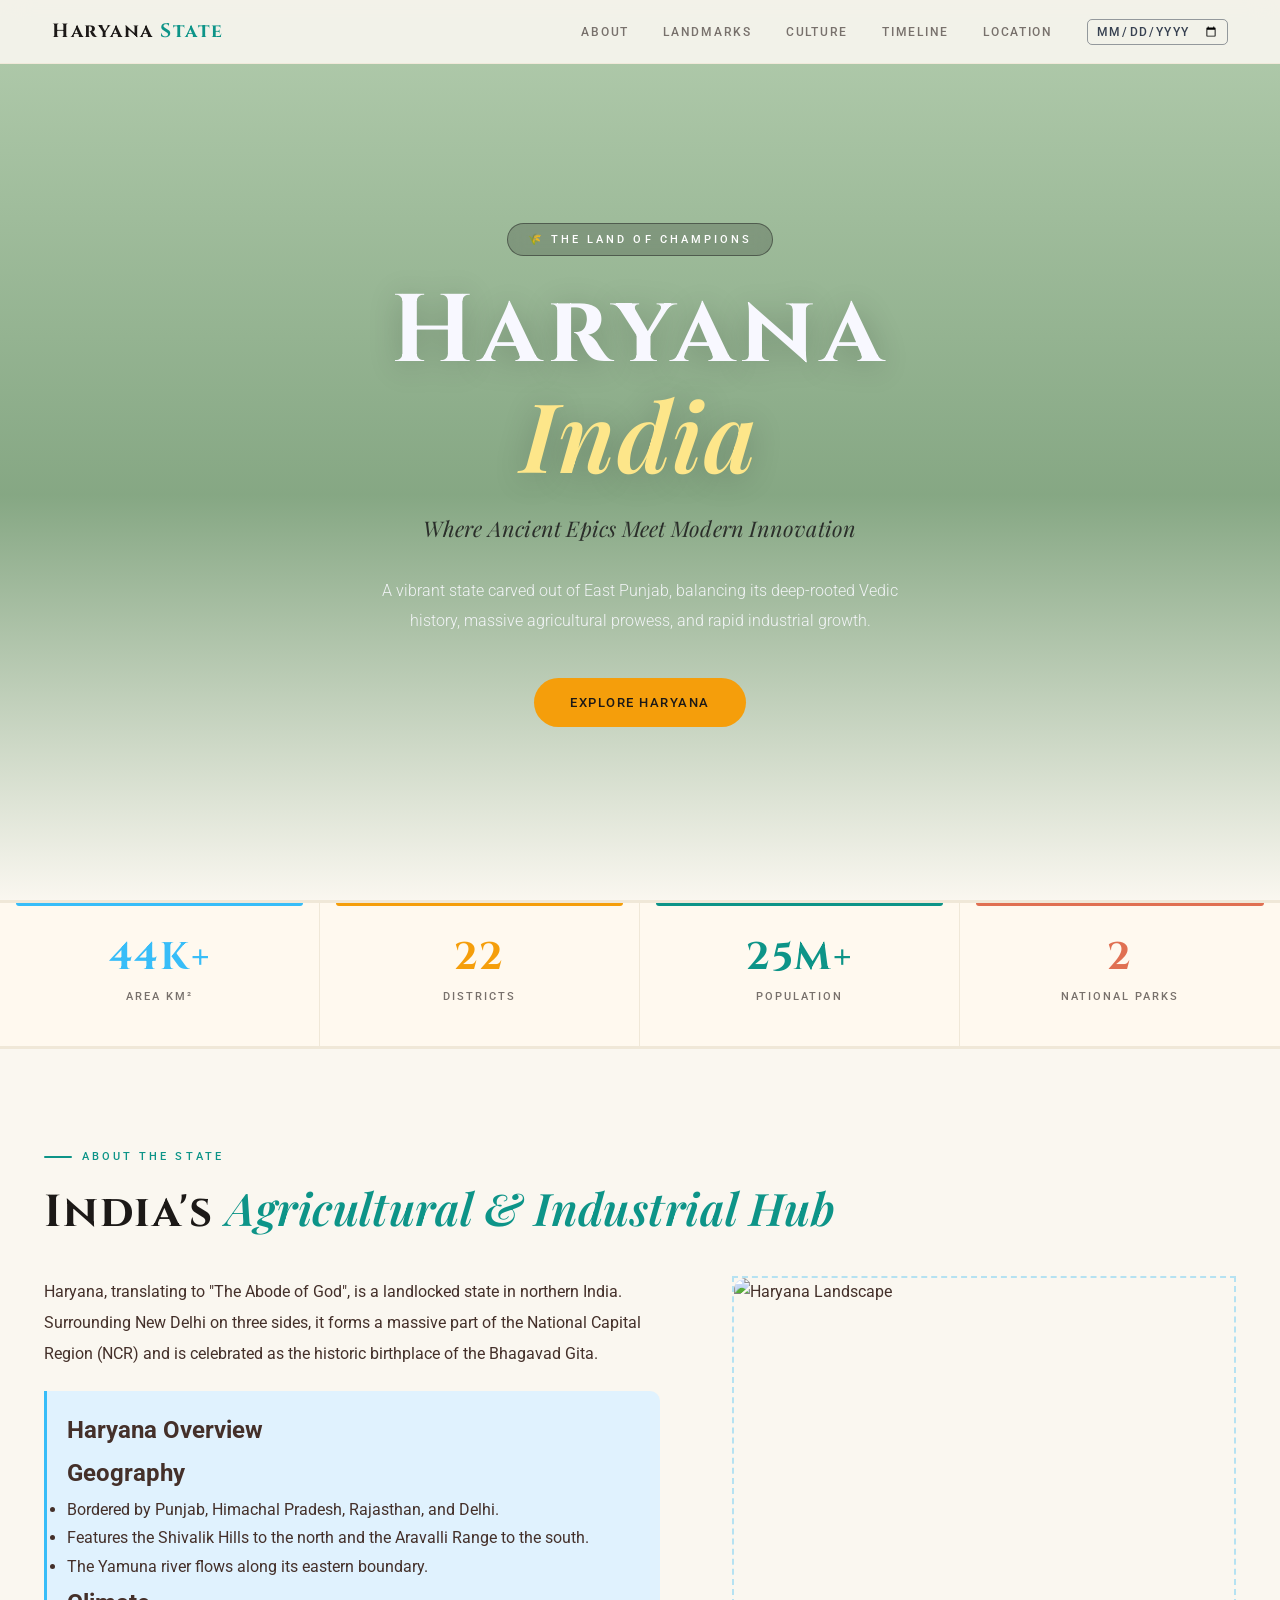
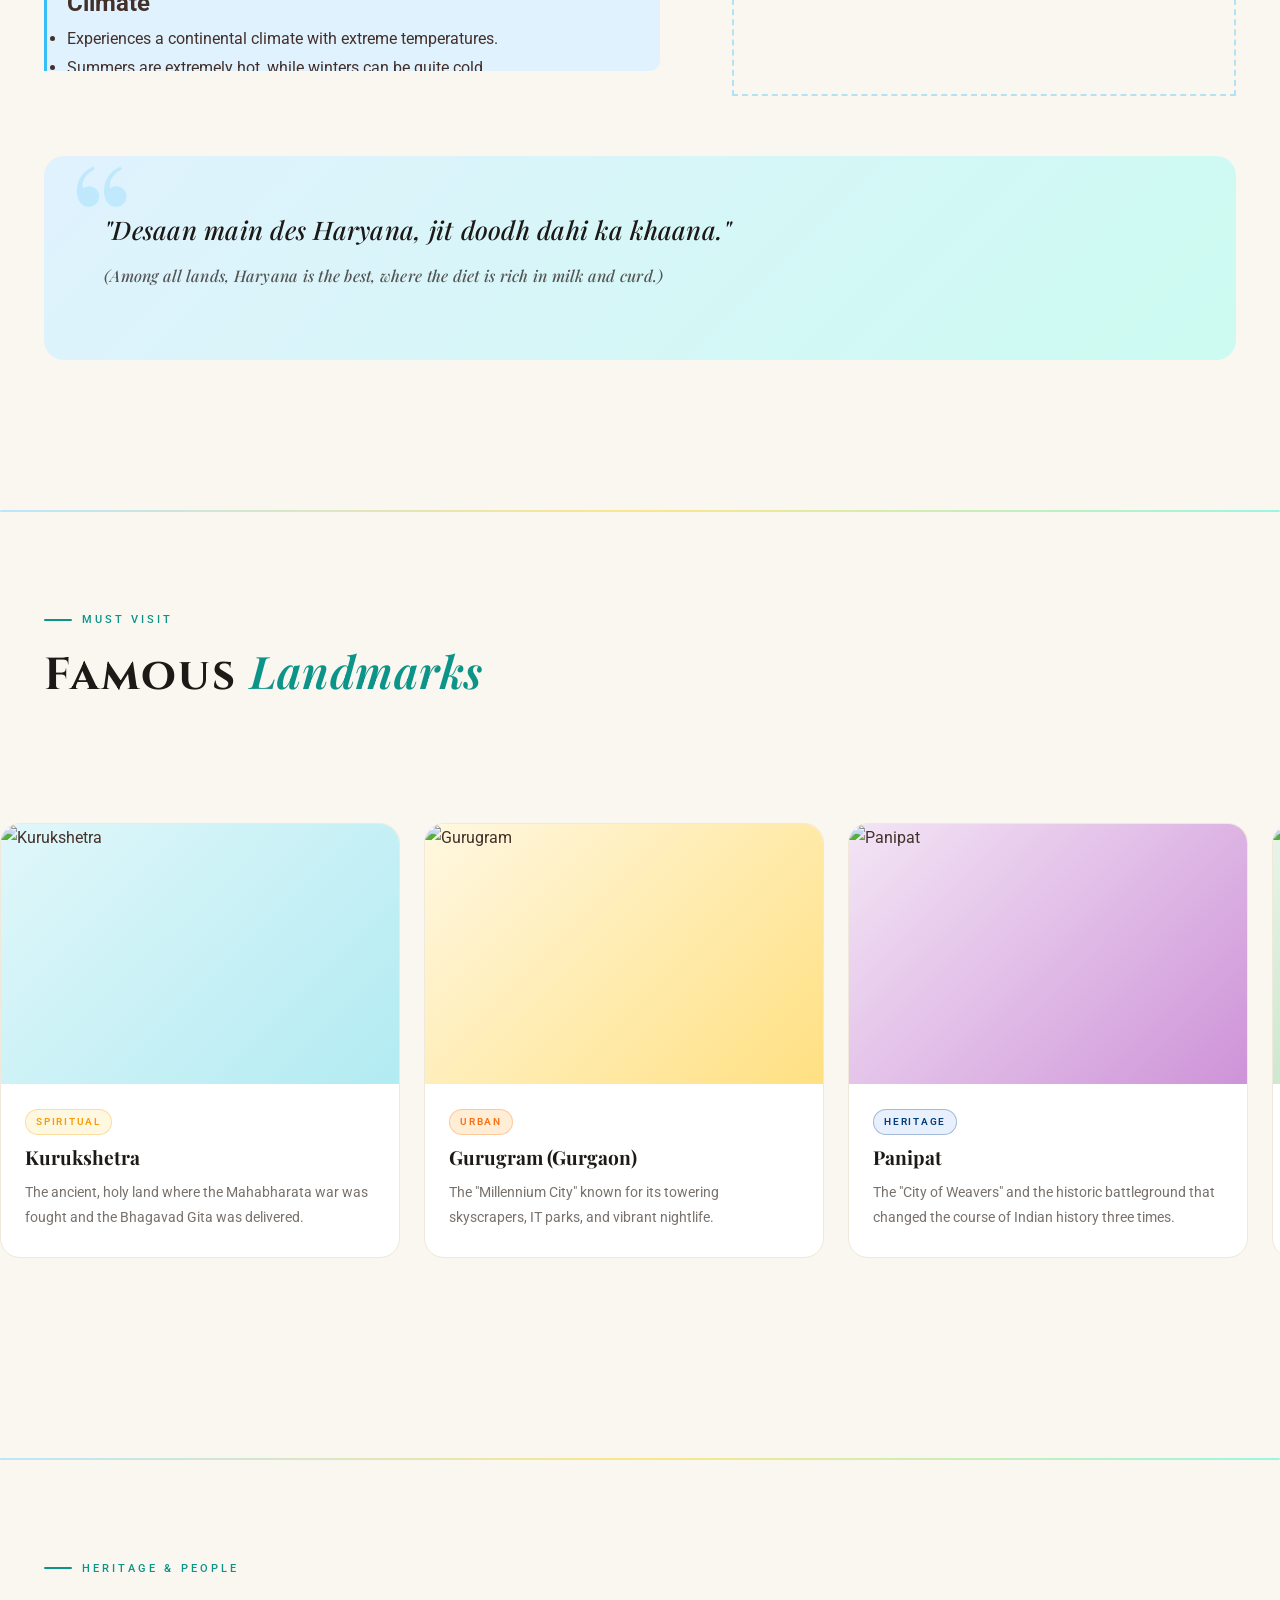
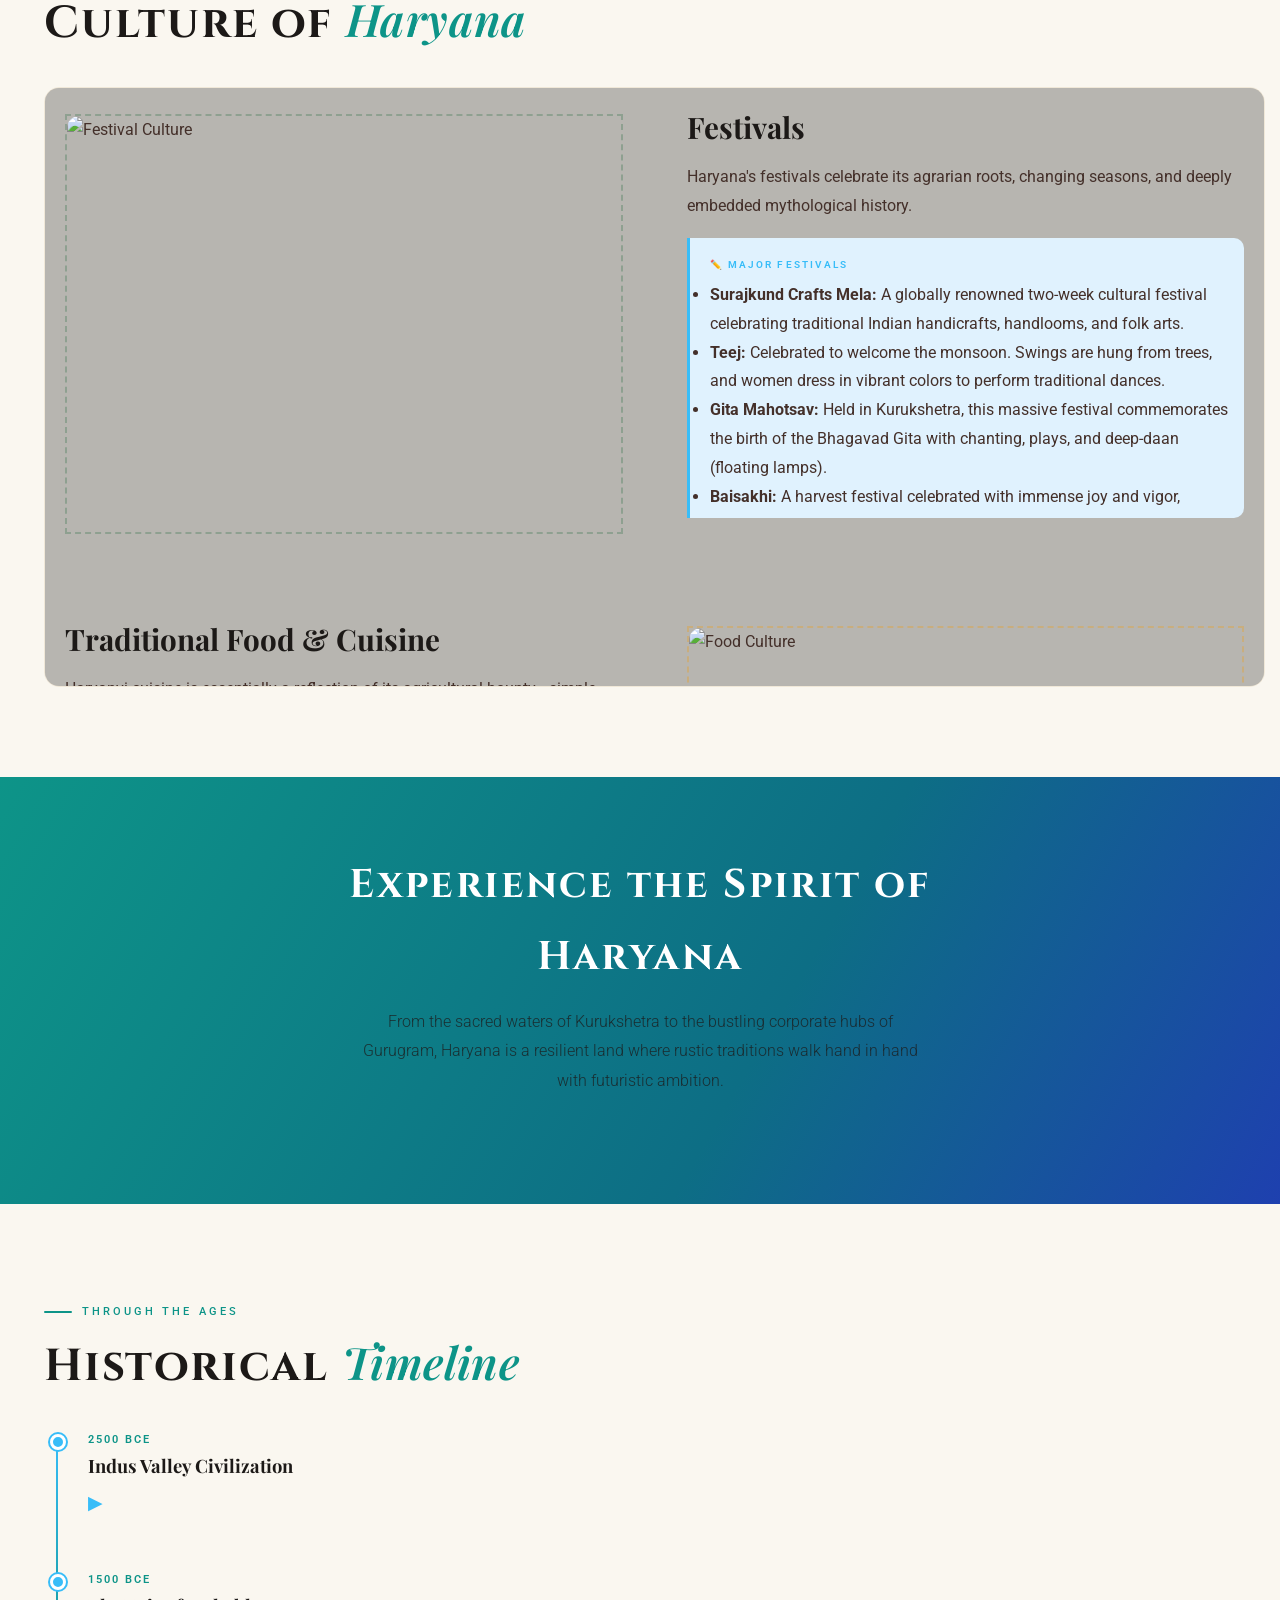
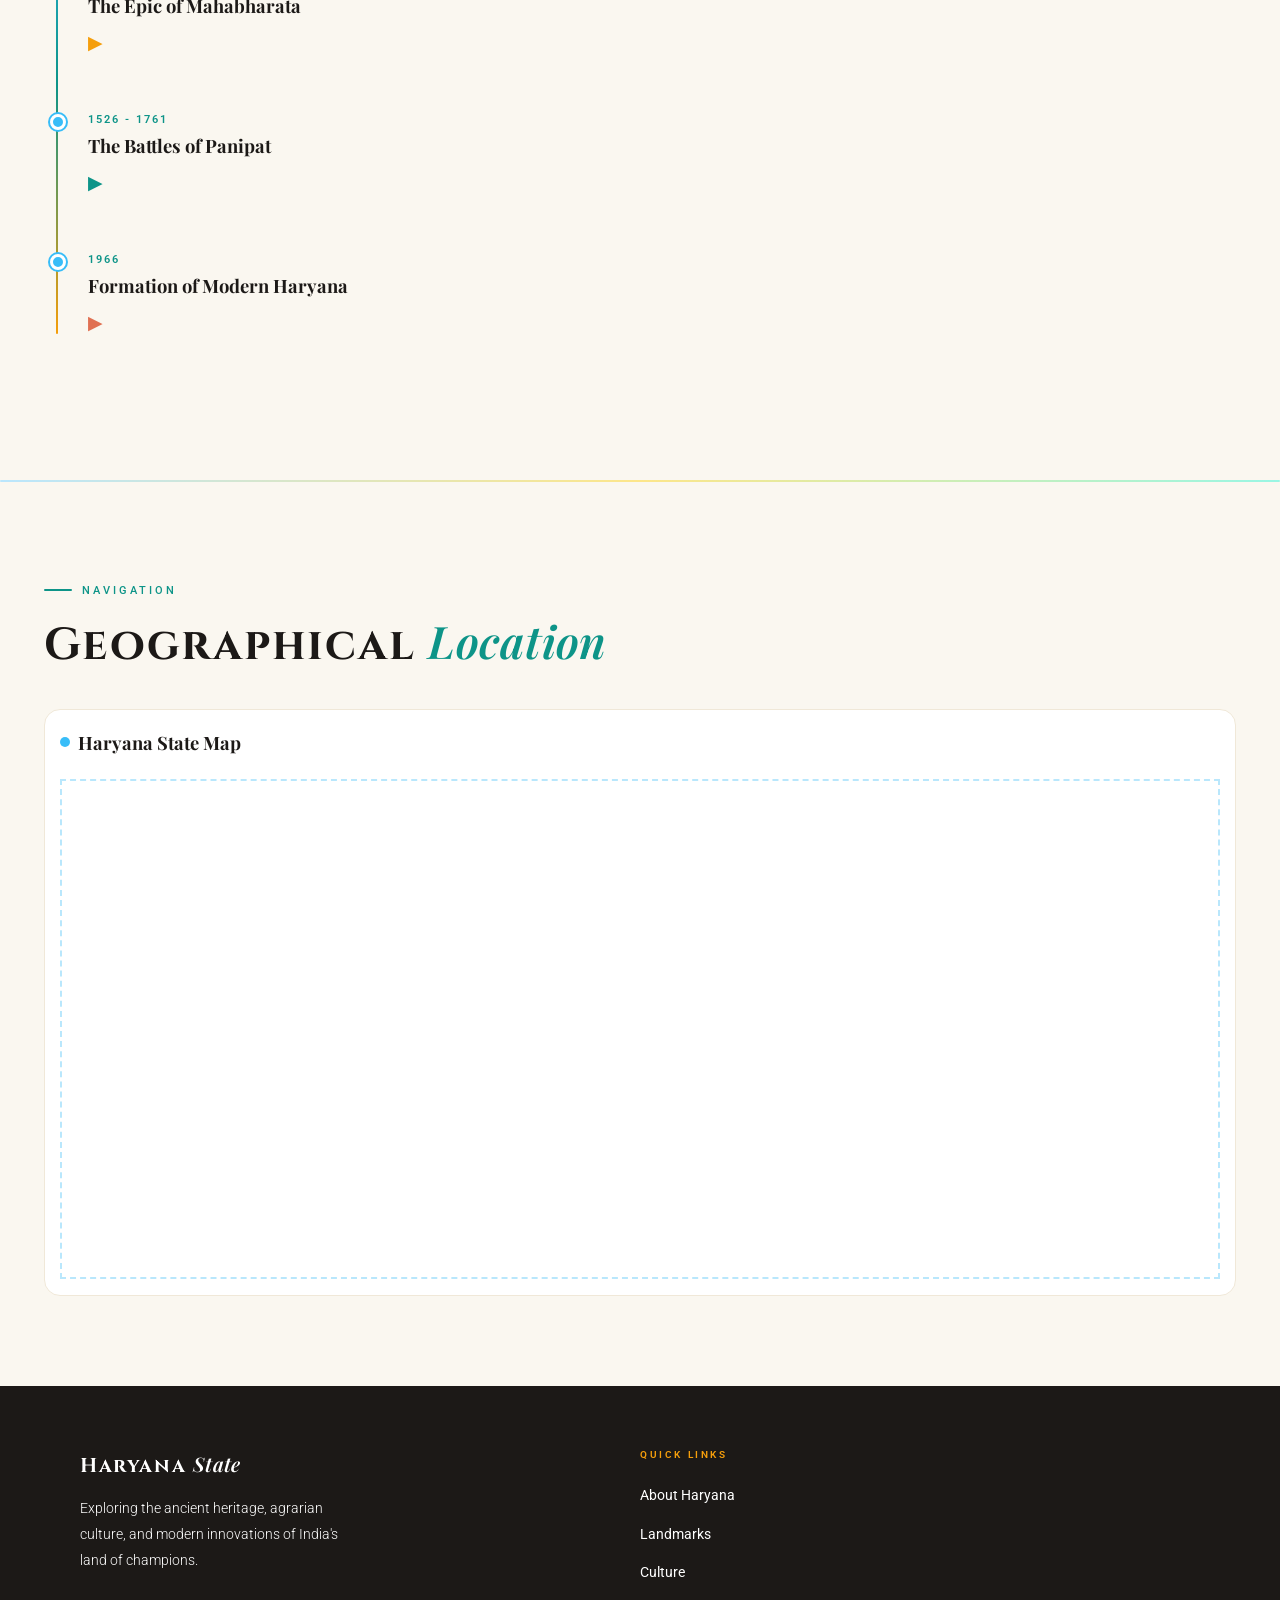
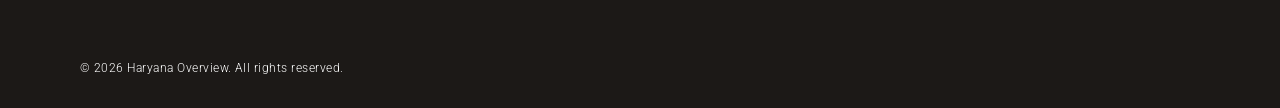
==== haryana.html @ b3c09ac5 "Updated the Project" ====
﻿<!DOCTYPE html>
<html lang="en">

<head>
    <meta charset="UTF-8" />
    <meta name="viewport" content="width=device-width, initial-scale=1.0" />
    <title>Haryana — The Cradle of Ancient India</title>
    <link rel="preconnect" href="https://fonts.googleapis.com" />
    <link rel="preconnect" href="https://fonts.gstatic.com" crossorigin />
    <link
        href="https://fonts.googleapis.com/css2?family=Cinzel:wght@400;600;700;900&family=Playfair+Display:ital,wght@0,400;0,500;0,600;0,700;1,400;1,500;1,600;1,700&family=Roboto:ital,wght@0,300;0,400;0,500;0,700;1,300;1,400&display=swap"
        rel="stylesheet" />

    <link rel="stylesheet" href="haryana.css" />
</head>

<body>
    <div class="content-container">
        <a href="frontpage.html" class="back-button" style="display:none;">← Back to Map</a>

        <nav class="nav">
            <div class="nav-logo">Haryana <em>State</em></div>
            <ul class="nav-links">
                <li><a href="#about">About</a></li>
                <li><a href="#places">Landmarks</a></li>
                <li><a href="#culture">Culture</a></li>
                <li><a href="#timeline">Timeline</a></li>
                <li><a href="#map-section">Location</a></li>
                <li><input type="date" class="nav-calendar" title="Select a Date"></li>
            </ul>
        </nav>

        <section class="hero">
            <!-- HINT: Insert an authentic drone shot or cinematic video of Haryana here. Good ideas include sweeping yellow mustard fields, the modern skyline of Cyber City Gurugram, or the historic Brahma Sarovar in Kurukshetra. -->
            <video class="hero-video" autoplay muted loop playsinline poster="placeholder.jpg">
                <source src="your-video-file.mp4" type="video/mp4">
            </video>
            <div class="hero-overlay"></div>
            <div class="hero-content">
                <div class="hero-badge">🌾 The Land of Champions</div>
                <h1 class="hero-title">Haryana<br><em>India</em></h1>
                <p class="hero-tagline">Where Ancient Epics Meet Modern Innovation</p>
                <p class="hero-desc">
                    A vibrant state carved out of East Punjab, balancing its deep-rooted Vedic history,
                    massive agricultural prowess, and rapid industrial growth.
                </p>
                <div class="hero-cta-row">
                    <a href="#places" class="btn-solid">Explore Haryana</a>
                </div>
            </div>
        </section>

        <div class="stat-strip">
            <div class="stat-strip-item">
                <span class="stat-num">44K+</span>
                <span class="stat-label">Area km²</span>
            </div>
            <div class="stat-strip-item">
                <span class="stat-num">22</span>
                <span class="stat-label">Districts</span>
            </div>
            <div class="stat-strip-item">
                <span class="stat-num">25M+</span>
                <span class="stat-label">Population</span>
            </div>
            <div class="stat-strip-item">
                <span class="stat-num">2</span>
                <span class="stat-label">National Parks</span>
            </div>
        </div>

        <section class="section" id="about">
            <div class="wrapper">
                <div class="section-kicker">About the State</div>
                <h2 class="section-heading">India's <em>Agricultural & Industrial Hub</em></h2>

                <div class="about-grid">
                    <div class="about-text">
                        <p>
                            Haryana, translating to "The Abode of God", is a landlocked state in northern India.
                            Surrounding New Delhi on three sides, it forms a massive part of the National Capital Region
                            (NCR)
                            and is celebrated as the historic birthplace of the Bhagavad Gita.
                        </p>

                        <div class="txt-slot">
                            <h1>Haryana Overview</h1>

                            <h2>Geography</h2>
                            <ul>
                                <li>Bordered by Punjab, Himachal Pradesh, Rajasthan, and Delhi.</li>
                                <li>Features the Shivalik Hills to the north and the Aravalli Range to the south.</li>
                                <li>The Yamuna river flows along its eastern boundary.</li>
                            </ul>

                            <h2>Climate</h2>
                            <ul>
                                <li>Experiences a continental climate with extreme temperatures.</li>
                                <li>Summers are extremely hot, while winters can be quite cold.</li>
                                <li>Rainfall is concentrated during the monsoon season (July to September).</li>
                            </ul>

                            <h2>Economy</h2>
                            <ul>
                                <li>A pioneer of the Green Revolution, boasting massive wheat and rice production.</li>
                                <li>Gurugram is a massive IT, automobile, and corporate hub of international repute.
                                </li>
                                <li>One of the largest contributors of agricultural and dairy products in India.</li>
                            </ul>

                            <h2>Languages & Culture</h2>
                            <ul>
                                <li>Hindi is the official language, but Haryanvi (a dialect of Hindi) is the soul of the
                                    state.</li>
                                <li>Punjabi is heavily spoken, reflecting shared heritage with its neighboring state.
                                </li>
                                <li>Renowned for a robust sports culture, producing numerous Olympic medalists,
                                    particularly in wrestling and boxing.</li>
                            </ul>
                        </div>
                    </div>

                    <div class="img-slot img-slot-tall">
                        <!-- HINT: Insert an authentic, high-quality photograph showing the duality of Haryana—either a serene agricultural landscape or the towering glass buildings of Gurugram. -->
                        <img src="placeholder-haryana.jpg" alt="Haryana Landscape">
                    </div>
                </div>

                <div class="pull-quote-wrap">
                    <h2 id="quote">
                        "Desaan main des Haryana, jit doodh dahi ka khaana."
                        <br><span style="font-size: 1rem; color: #555;">(Among all lands, Haryana is the best, where the
                            diet is rich in milk and curd.)</span>
                    </h2>
                </div>
            </div>
        </section>

        <hr class="fancy" />

        <section class="section" id="places">
            <div class="wrapper">
                <div class="section-kicker">Must Visit</div>
                <h2 class="section-heading">Famous <em>Landmarks</em></h2>

                <div class="cards-row">
                    <label class="card" for="modal-kurukshetra" style="cursor: pointer;">
                        <div class="card-img-slot">
                            <!-- HINT: Real photo of Brahma Sarovar or Jyotisar in Kurukshetra -->
                            <img src="images/Kurukshetra photo.jpg" alt="Kurukshetra">
                        </div>
                        <div class="card-body">
                            <span class="card-tag spiritual">Spiritual</span>
                            <h3 class="card-title">Kurukshetra</h3>
                            <p class="card-text">The ancient, holy land where the Mahabharata war was fought and the
                                Bhagavad Gita was delivered.</p>
                        </div>
                    </label>

                    <label class="card" for="modal-gurugram" style="cursor: pointer;">
                        <div class="card-img-slot">
                            <!-- HINT: Real photo of Cyber Hub or DLF Cyber City Gurugram -->
                            <img src="images/gurugram.jpg" alt="Gurugram">
                        </div>
                        <div class="card-body">
                            <span class="card-tag urban">Urban</span>
                            <h3 class="card-title">Gurugram (Gurgaon)</h3>
                            <p class="card-text">The "Millennium City" known for its towering skyscrapers, IT parks, and
                                vibrant nightlife.</p>
                        </div>
                    </label>

                    <label class="card" for="modal-panipat" style="cursor: pointer;">
                        <div class="card-img-slot">
                            <!-- HINT: Real photo of Panipat Museum or Kala Amb -->
                            <img src="images/panipat.jpg" alt="Panipat">
                        </div>
                        <div class="card-body">
                            <span class="card-tag heritage">Heritage</span>
                            <h3 class="card-title">Panipat</h3>
                            <p class="card-text">The "City of Weavers" and the historic battleground that changed the
                                course of Indian history three times.</p>
                        </div>
                    </label>

                    <label class="card" for="modal-sultanpur" style="cursor: pointer;">
                        <div class="card-img-slot">
                            <!-- HINT: Real photo of birds/lake at Sultanpur National Park -->
                            <img src="images/sultanpur.webp" alt="Sultanpur National Park">
                        </div>
                        <div class="card-body">
                            <span class="card-tag nature">Nature</span>
                            <h3 class="card-title">Sultanpur National Park</h3>
                            <p class="card-text">A haven for bird watchers, hosting thousands of migratory birds during
                                the winter season.</p>
                        </div>
                    </label>

                    <label class="card" for="modal-surajkund" style="cursor: pointer;">
                        <div class="card-img-slot">
                            <!-- HINT: Real photo of Surajkund amphitheater or the Mela -->
                            <img src="images/surajkund.jpg" alt="Surajkund">
                        </div>
                        <div class="card-body">
                            <span class="card-tag heritage">Heritage</span>
                            <h3 class="card-title">Surajkund</h3>
                            <p class="card-text">An ancient reservoir built by the Tomar kings, famous worldwide for its
                                annual international crafts mela.</p>
                        </div>
                    </label>

                    <label class="card" for="modal-morni" style="cursor: pointer;">
                        <div class="card-img-slot">
                            <!-- HINT: Real photo of Morni Hills and Tikkar Taal -->
                            <img src="images/Morni.avif" alt="Morni Hills">
                        </div>
                        <div class="card-body">
                            <span class="card-tag nature">Nature</span>
                            <h3 class="card-title">Morni Hills</h3>
                            <p class="card-text">The only hill station in Haryana, located in the Panchkula district,
                                offering serene lakes and trekking trails.</p>
                        </div>
                    </label>

                    <label class="card" for="modal-pinjore" style="cursor: pointer;">
                        <div class="card-img-slot">
                            <!-- HINT: Real photo of Yadavindra Gardens in Pinjore -->
                            <img src="images/Pinjore.webp" alt="Pinjore Gardens">
                        </div>
                        <div class="card-body">
                            <span class="card-tag heritage">Heritage</span>
                            <h3 class="card-title">Pinjore Gardens</h3>
                            <p class="card-text">Also known as Yadavindra Gardens, a beautiful 17th-century garden built
                                in the classic Mughal style.</p>
                        </div>
                    </label>

                    <label class="card" for="modal-rakhigarhi" style="cursor: pointer;">
                        <div class="card-img-slot">
                            <!-- HINT: Real photo of the Rakhigarhi excavation site -->
                            <img src="images/Rakhigarhi.avif" alt="Rakhigarhi">
                        </div>
                        <div class="card-body">
                            <span class="card-tag heritage">Heritage</span>
                            <h3 class="card-title">Rakhigarhi</h3>
                            <p class="card-text">One of the largest and oldest excavated sites of the ancient Indus
                                Valley Civilization.</p>
                        </div>
                    </label>
                </div>
            </div>
        </section>

        <hr class="fancy" />

        <section class="section" id="culture">
            <div class="wrapper">
                <div class="section-kicker">Heritage & People</div>
                <h2 class="section-heading">Culture of <em>Haryana</em></h2>

                <div class="culture-scroll-container">
                    <div class="two-col flip">
                        <div class="col-text">
                            <h3>Festivals</h3>
                            <p>Haryana's festivals celebrate its agrarian roots, changing seasons, and deeply embedded
                                mythological history.</p>
                            <div class="txt-slot">
                                <span class="txt-slot-tag">✏️ Major Festivals</span>
                                <ul>
                                    <li>
                                        <b>Surajkund Crafts Mela:</b> A globally renowned two-week cultural festival
                                        celebrating traditional Indian handicrafts, handlooms, and folk arts.
                                    </li>
                                    <li>
                                        <b>Teej:</b> Celebrated to welcome the monsoon. Swings are hung from trees, and
                                        women dress in vibrant colors to perform traditional dances.
                                    </li>
                                    <li>
                                        <b>Gita Mahotsav:</b> Held in Kurukshetra, this massive festival commemorates
                                        the birth of the Bhagavad Gita with chanting, plays, and deep-daan (floating
                                        lamps).
                                    </li>
                                    <li>
                                        <b>Baisakhi:</b> A harvest festival celebrated with immense joy and vigor,
                                        marking the time to reap the winter crops.
                                    </li>
                                </ul>
                            </div>
                        </div>
                        <div class="img-slot img-slot-tall forest">
                            <!-- HINT: Authentic photograph of Surajkund Mela or Teej celebrations in Haryana. -->
                            <img src="images/gita.jpg" alt="Festival Culture">
                        </div>
                    </div>

                    <div class="two-col">
                        <div class="col-text">
                            <h3>Traditional Food & Cuisine</h3>
                            <p>Haryanvi cuisine is essentially a reflection of its agricultural bounty—simple, earthy,
                                and extraordinarily rich in dairy.</p>
                            <div class="txt-slot">
                                <span class="txt-slot-tag">✏️ Food Culture</span>
                                <div>
                                    <h4>Iconic Dishes</h4>
                                    <ul>
                                        <li><b>Bajre Ki Khichdi:</b> A winter staple made of pearl millet, deeply cooked
                                            and served with a generous dollop of homemade white butter.</li>
                                        <li><b>Kadhi Pakora:</b> A sour, yogurt-based gravy with gram flour fritters,
                                            typically eaten with rice.</li>
                                        <li><b>Singri Ki Sabzi:</b> A traditional desert-bean preparation cooked with
                                            amchoor (mango powder) and spices.</li>
                                        <li><b>Besan Masala Roti:</b> A hearty flatbread made from a mix of wheat and
                                            gram flour, spiced with cumin and green chilies.</li>
                                    </ul>
                                </div>
                                <div>
                                    <h4>The Dairy Dominance</h4>
                                    <ul>
                                        <li>Freshly churned Chaas (buttermilk), Lassi, and thick Dahi (curd) accompany
                                            almost every single meal.</li>
                                    </ul>
                                </div>
                            </div>
                        </div>
                        <div class="img-slot img-slot-tall amber">
                            <!-- HINT: Authentic photograph of Bajre ki Khichdi or a traditional Haryanvi Thali with white butter. -->
                            <img src="images/Churma.jpg" alt="Food Culture">
                        </div>
                    </div>

                    <div class="two-col flip">
                        <div class="col-text">
                            <h3>Arts & Entertainment</h3>
                            <p>The state has a robust tradition of folk theatre and music, which served as the primary
                                source of rural entertainment for centuries.</p>
                            <div class="txt-slot">
                                <span class="txt-slot-tag">✏️ Arts & Media</span>
                                <ul>
                                    <li>
                                        <b>Saang (Swang):</b> A popular traditional folk dance-theatre form of Haryana,
                                        incorporating dialogue, music, and mimicry to narrate mythological and
                                        historical tales.
                                    </li>
                                    <li>
                                        <b>Phulkari & Chope:</b> Traditional embroidery techniques, heavily influenced
                                        by neighboring Punjab, where intricate, colorful threads are woven onto shawls.
                                    </li>
                                    <li>
                                        <b>Modern Pop:</b> In recent years, Haryanvi pop music and cinema have exploded
                                        in popularity across North India, bringing local slang to the mainstream.
                                    </li>
                                </ul>
                            </div>
                        </div>
                        <div class="img-slot img-slot-tall forest">
                            <!-- HINT: Authentic photograph of a Saang folk theatre performance. -->
                            <img src="images/art.jpg" alt="Arts Culture">
                        </div>
                    </div>

                    <div class="two-col">
                        <div class="col-text">
                            <h3>Music and Dance</h3>
                            <p>Dance and music in Haryana are deeply tied to the agricultural cycle and community
                                celebrations.</p>
                            <div class="txt-slot">
                                <span class="txt-slot-tag">✏️ Music & Dance</span>
                                <ul>
                                    <li>
                                        <b>Phag Dance:</b> Performed by farmers during the month of Phalgun to celebrate
                                        the harvest and the vibrant festival of Holi.
                                    </li>
                                    <li>
                                        <b>Loor Dance:</b> A traditional dance performed by girls around the Holi
                                        festival, specifically in the Bangar region.
                                    </li>
                                    <li>
                                        <b>Khoria Dance:</b> An all-female dance performed during weddings, especially
                                        when the groom's procession has left for the bride's house.
                                    </li>
                                    <li>
                                        <b>Folk Instruments:</b> The Tumbi, Sarangi, Dholak, and Been (traditionally
                                        used by snake charmers) are integral to the Haryanvi soundscape.
                                    </li>
                                </ul>
                            </div>
                        </div>
                        <div class="img-slot img-slot-tall amber">
                            <!-- HINT: Authentic photograph of women performing a traditional Haryanvi folk dance in vibrant attire. -->
                            <img src="images/dance.jpg" alt="Music Culture">
                        </div>
                    </div>
                </div>
            </div>
        </section>

        <div class="colour-band">
            <div style="max-width:700px;margin:0 auto;">
                <h2>Experience the Spirit of Haryana</h2>
                <p>From the sacred waters of Kurukshetra to the bustling corporate hubs of Gurugram, Haryana is a
                    resilient land where rustic traditions walk hand in hand with futuristic ambition.</p>
            </div>
        </div>

        <section class="section" id="timeline">
            <div class="wrapper">
                <div class="section-kicker">Through the Ages</div>
                <h2 class="section-heading">Historical <em>Timeline</em></h2>

                <div class="timeline">
                    <div class="tl-item">
                        <div class="tl-dot"></div>
                        <div class="tl-year">2500 BCE</div>
                        <div class="tl-title">Indus Valley Civilization</div>
                        <details>
                            <summary></summary>
                            <p class="tl-text">Flourishing of the Harappan culture in the regions of modern-day Haryana.
                            </p>
                            <div class="mp-details">
                                <h3>Ancient Roots</h3>
                                <div class="box">
                                    <ul>
                                        <li>Sites like Rakhigarhi and Banawali provide evidence of sophisticated urban
                                            planning, drainage, and trade.</li>
                                        <li>Rakhigarhi is recognized as one of the largest ancient Harappan sites in the
                                            world.</li>
                                    </ul>
                                </div>
                            </div>
                        </details>
                    </div>

                    <div class="tl-item">
                        <div class="tl-dot"></div>
                        <div class="tl-year">1500 BCE</div>
                        <div class="tl-title">The Epic of Mahabharata</div>
                        <details>
                            <summary></summary>
                            <p class="tl-text">The legendary Kurukshetra War was fought on the plains of Haryana.</p>
                            <div class="mp-details">
                                <h2>Vedic Period</h2>
                                <div class="box">
                                    <ul>
                                        <li>It was here that Lord Krishna delivered the ultimate philosophical
                                            discourse, the Bhagavad Gita, to Arjuna.</li>
                                        <li>The region was part of the Kuru Kingdom, central to ancient Vedic texts.
                                        </li>
                                    </ul>
                                </div>
                            </div>
                        </details>
                    </div>

                    <div class="tl-item">
                        <div class="tl-dot"></div>
                        <div class="tl-year">1526 - 1761</div>
                        <div class="tl-title">The Battles of Panipat</div>
                        <details>
                            <summary></summary>
                            <p class="tl-text">Panipat witnessed three major historic battles that reshaped the destiny
                                of India.</p>
                            <div class="mp-details">
                                <h2>The Turning Points of Indian History</h2>
                                <div class="box">
                                    <ul>
                                        <li><b>1526:</b> First Battle of Panipat (Babur defeated Ibrahim Lodi,
                                            establishing the Mughal Empire).</li>
                                        <li><b>1556:</b> Second Battle of Panipat (Akbar defeated Hemu).</li>
                                        <li><b>1761:</b> Third Battle of Panipat (Ahmad Shah Durrani defeated the
                                            Marathas).</li>
                                    </ul>
                                </div>
                            </div>
                        </details>
                    </div>

                    <div class="tl-item">
                        <div class="tl-dot"></div>
                        <div class="tl-year">1966</div>
                        <div class="tl-title">Formation of Modern Haryana</div>
                        <details>
                            <summary></summary>
                            <p class="tl-text">Haryana was carved out as a separate state from East Punjab.</p>
                            <div class="mp-details">
                                <h2>Statehood & Growth</h2>
                                <div class="box">
                                    <ul>
                                        <li>On November 1, 1966, Haryana emerged as an independent state based on
                                            linguistic demographics.</li>
                                        <li>Chandigarh was designated as the shared capital of both Punjab and Haryana.
                                        </li>
                                        <li>The state rapidly modernized, becoming a leader in the Green Revolution and
                                            later an IT powerhouse.</li>
                                    </ul>
                                </div>
                            </div>
                        </details>
                    </div>
                </div>
            </div>
        </section>

        <hr class="fancy" />

        <section class="section" id="map-section">
            <div class="wrapper">
                <div class="section-kicker">Navigation</div>
                <h2 class="section-heading">Geographical <em>Location</em></h2>

                <div class="info-box" style="width: 100%;">
                    <div class="info-box-title">
                        <span class="dot"></span> Haryana State Map
                    </div>
                    <div class="img-slot" style="height: 500px; margin-top: 20px; cursor: default;">
                        <!-- Embed Google Maps pointing to Haryana -->
                        <iframe
                            src="https://www.google.com/maps/embed?pb=!1m18!1m12!1m3!1d3550474.3411624646!2d74.15616551070566!3d29.288593574921617!2m3!1f0!2f0!3f0!3m2!1i1024!2i768!4f13.1!3m3!1m2!1s0x390d3e5e499d63c5%3A0x6d9f82d1c92a6c11!2sHaryana!5e0!3m2!1sen!2sin!4v1700000000000!5m2!1sen!2sin"
                            width="600" height="450" style="border:0;" allowfullscreen="" loading="lazy"
                            referrerpolicy="no-referrer-when-downgrade"></iframe>
                    </div>
                </div>
            </div>
        </section>

        <footer class="footer">
            <div class="footer-inner">
                <div class="footer-grid">
                    <div>
                        <div class="footer-logo">Haryana <em>State</em></div>
                        <p class="footer-about">Exploring the ancient heritage, agrarian culture, and modern innovations
                            of India's land of champions.</p>
                    </div>
                    <div>
                        <div class="footer-col-heading">Quick Links</div>
                        <ul class="footer-list">
                            <li><a href="#about">About Haryana</a></li>
                            <li><a href="#places">Landmarks</a></li>
                            <li><a href="#culture">Culture</a></li>
                        </ul>
                    </div>
                </div>
                <div class="footer-bottom">
                    <span>© 2026 Haryana Overview. All rights reserved.</span>
                </div>
            </div>
        </footer>
    </div>

    <!-- MODALS -->

    <input type="checkbox" id="modal-kurukshetra" class="modal-toggle">
    <div class="css-modal">
        <label for="modal-kurukshetra" class="modal-close-bg"></label>
        <div class="modal-content">
            <label for="modal-kurukshetra" class="modal-close-btn">×</label>
            <div class="modal-left">
                <div class="slideshow">
                    <!-- HINT: Authentic photos of Brahma Sarovar / Jyotisar in Kurukshetra -->
                    <img src="images/Kurukshetra1.jpg" alt="Kurukshetra 1">
                    <img src="images/Kurukshetra2.jpg" alt="Kurukshetra 2">
                    <img src="images/Kurukshetra3.jpg" alt="Kurukshetra 3">
                </div>
            </div>
            <div class="modal-right">
                <h1><b>Kurukshetra</b></h1>
                <div class="box">
                    <h3>History & Significance</h3>
                    <ul>
                        <li>Known universally as the setting for the epic Mahabharata war.</li>
                        <li>It is the sacred ground where Lord Krishna recited the Bhagavad Gita to Arjuna.</li>
                        <li>Named after King Kuru, an ancestor of the Kauravas and Pandavas.</li>
                    </ul>
                </div>
                <div class="box">
                    <h3>Key Sites</h3>
                    <ul>
                        <li><b>Brahma Sarovar:</b> A massive ancient water tank where thousands gather for holy dips
                            during solar eclipses.</li>
                        <li><b>Jyotisar:</b> The exact spot under a Banyan tree where the Bhagavad Gita was preached.
                        </li>
                        <li><b>Sheikh Chilli's Tomb:</b> A beautiful Mughal-era mausoleum.</li>
                    </ul>
                </div>
            </div>
        </div>
    </div>

    <input type="checkbox" id="modal-gurugram" class="modal-toggle">
    <div class="css-modal">
        <label for="modal-gurugram" class="modal-close-bg"></label>
        <div class="modal-content">
            <label for="modal-gurugram" class="modal-close-btn">×</label>
            <div class="modal-left">
                <div class="slideshow">
                    <!-- HINT: Authentic photos of Gurugram skyline / Cyber Hub -->
                    <img src="images/gurugram1.jpg" alt="Gurugram 1">
                    <img src="images/gurugram2.webp" alt="Gurugram 2">
                    <img src="images/gurugram3.webp" alt="Gurugram 3">
                </div>
            </div>
            <div class="modal-right">
                <h1><b>Gurugram</b></h1>
                <div class="box">
                    <h3>Overview</h3>
                    <ul>
                        <li>Formerly Gurgaon, famously known as the "Millennium City."</li>
                        <li>One of India's leading financial and industrial hubs, home to Fortune 500 companies.</li>
                        <li>A symbol of modern India's rapid urbanization and tech boom.</li>
                    </ul>
                </div>
                <div class="box">
                    <h3>Highlights</h3>
                    <ul>
                        <li><b>Cyber Hub:</b> A massive dining and entertainment complex.</li>
                        <li><b>Kingdom of Dreams:</b> India's first live entertainment, theatre, and leisure
                            destination.</li>
                        <li><b>Sultanpur National Park:</b> Located nearby, providing an ecological contrast to the
                            concrete jungle.</li>
                    </ul>
                </div>
            </div>
        </div>
    </div>

    <input type="checkbox" id="modal-panipat" class="modal-toggle">
    <div class="css-modal">
        <label for="modal-panipat" class="modal-close-bg"></label>
        <div class="modal-content">
            <label for="modal-panipat" class="modal-close-btn">×</label>
            <div class="modal-left">
                <div class="slideshow">
                    <!-- HINT: Authentic photos of Panipat Battle memorials / Kala Amb -->
                    <img src="images/panipat1.jpg" alt="Panipat 1">
                    <img src="images/panipat2.webp" alt="Panipat 2">
                    <img src="images/panipat3.jpg" alt="Panipat 3">
                </div>
            </div>
            <div class="modal-right">
                <h1><b>Panipat</b></h1>
                <div class="box">
                    <h3>Historical Importance</h3>
                    <ul>
                        <li>Site of three pivotal battles (1526, 1556, 1761) that shaped the destiny of the Indian
                            subcontinent.</li>
                        <li>Often referred to as the "City of Weavers" due to its massive handloom and textile
                            industries.</li>
                    </ul>
                </div>
                <div class="box">
                    <h3>Key Sites</h3>
                    <ul>
                        <li><b>Kala Amb:</b> A memorial built where the Third Battle of Panipat was fiercely fought.
                        </li>
                        <li><b>Panipat Museum:</b> Houses relics, weapons, and art from the historic battles.</li>
                        <li><b>Tomb of Ibrahim Lodi:</b> The resting place of the Sultan defeated by Babur.</li>
                    </ul>
                </div>
            </div>
        </div>
    </div>

    <input type="checkbox" id="modal-sultanpur" class="modal-toggle">
    <div class="css-modal">
        <label for="modal-sultanpur" class="modal-close-bg"></label>
        <div class="modal-content">
            <label for="modal-sultanpur" class="modal-close-btn">×</label>
            <div class="modal-left">
                <div class="slideshow">
                    <!-- HINT: Authentic photos of Sultanpur National Park birds -->
                    <img src="images/Sultanpur1.webp" alt="Sultanpur 1">
                    <img src="images/Sultanpur2.jpg" alt="Sultanpur 2">
                    <img src="images/Sultanpur3.webp" alt="Sultanpur 3">
                </div>
            </div>
            <div class="modal-right">
                <h1><b>Sultanpur National Park</b></h1>
                <div class="box">
                    <h3>Overview</h3>
                    <ul>
                        <li>Located near Gurugram, it is one of Haryana's premier wildlife and nature reserves.</li>
                        <li>Designated as a Ramsar Site (Wetland of International Importance).</li>
                        <li>During winter, it becomes a sanctuary for over 250 species of migratory birds from Europe,
                            Siberia, and Central Asia.</li>
                    </ul>
                </div>
            </div>
        </div>
    </div>

    <input type="checkbox" id="modal-surajkund" class="modal-toggle">
    <div class="css-modal">
        <label for="modal-surajkund" class="modal-close-bg"></label>
        <div class="modal-content">
            <label for="modal-surajkund" class="modal-close-btn">×</label>
            <div class="modal-left">
                <div class="slideshow">
                    <!-- HINT: Authentic photos of Surajkund reservoir and crafts mela -->
                    <img src="images/Surajkund1.jpg" alt="Surajkund 1">
                    <img src="images/Surajkund2.jpg" alt="Surajkund 2">
                    <img src="images/Surajkund3.webp" alt="Surajkund 3">
                </div>
            </div>
            <div class="modal-right">
                <h1><b>Surajkund</b></h1>
                <div class="box">
                    <h3>Heritage & Culture</h3>
                    <ul>
                        <li>Translates to "Lake of the Sun," featuring an artificial reservoir built in the backdrop of
                            the Aravalli hills with an amphitheater shape.</li>
                        <li>Built by the Tomar king Suraj Pal in the 10th century.</li>
                        <li>Famous globally for hosting the annual Surajkund International Crafts Mela, celebrating
                            traditional Indian arts and textiles.</li>
                    </ul>
                </div>
            </div>
        </div>
    </div>

    <input type="checkbox" id="modal-morni" class="modal-toggle">
    <div class="css-modal">
        <label for="modal-morni" class="modal-close-bg"></label>
        <div class="modal-content">
            <label for="modal-morni" class="modal-close-btn">×</label>
            <div class="modal-left">
                <div class="slideshow">
                    <!-- HINT: Authentic photos of Morni Hills / Tikkar Taal -->
                    <img src="images/Morni1.webp" alt="Morni 1">
                    <img src="images/Morni2.avif" alt="Morni 2">
                    <img src="images/morni3.jpg" alt="Morni 3">
                </div>
            </div>
            <div class="modal-right">
                <h1><b>Morni Hills</b></h1>
                <div class="box">
                    <h3>Nature & Escape</h3>
                    <ul>
                        <li>The only recognized hill station in Haryana, situated in the Panchkula district.</li>
                        <li>Offers breathtaking views of the Shivalik range, lush green flora, and diverse wildlife.
                        </li>
                        <li>Features two mysterious, interconnected lakes known as Tikkar Taal, separated by a hillock.
                        </li>
                        <li>A prime destination for camping, trekking, and boating.</li>
                    </ul>
                </div>
            </div>
        </div>
    </div>

    <input type="checkbox" id="modal-pinjore" class="modal-toggle">
    <div class="css-modal">
        <label for="modal-pinjore" class="modal-close-bg"></label>
        <div class="modal-content">
            <label for="modal-pinjore" class="modal-close-btn">×</label>
            <div class="modal-left">
                <div class="slideshow">
                    <!-- HINT: Authentic photos of Pinjore Gardens -->
                    <img src="images/Pinjore1.webp" alt="Pinjore 1">
                    <img src="images/Pinjore2.webp" alt="Pinjore 2">
                    <img src="images/pinjore3.jpg" alt="Pinjore 3">
                </div>
            </div>
            <div class="modal-right">
                <h1><b>Pinjore Gardens</b></h1>
                <div class="box">
                    <h3>Overview</h3>
                    <ul>
                        <li>Also known as Yadavindra Gardens, located in the city of Pinjore in the Panchkula district.
                        </li>
                        <li>A spectacular example of Mughal Gardens, built in the 17th century by architect Nawab Fidai
                            Khan.</li>
                        <li>Built across seven terraces with grand pavilions, fountains, and water channels.</li>
                        <li>Hosts an annual Mango Festival celebrating summer harvests.</li>
                    </ul>
                </div>
            </div>
        </div>
    </div>

    <input type="checkbox" id="modal-rakhigarhi" class="modal-toggle">
    <div class="css-modal">
        <label for="modal-rakhigarhi" class="modal-close-bg"></label>
        <div class="modal-content">
            <label for="modal-rakhigarhi" class="modal-close-btn">×</label>
            <div class="modal-left">
                <div class="slideshow">
                    <!-- HINT: Authentic photos of Rakhigarhi site / artifacts -->
                    <img src="images/rakhigarhi1.jpg" alt="Rakhigarhi 1">
                    <img src="images/Rakhigarhi2.webp" alt="Rakhigarhi 2">
                    <img src="images/Rakhigarhi3.avif" alt="Rakhigarhi 3">
                </div>
            </div>
            <div class="modal-right">
                <h1><b>Rakhigarhi</b></h1>
                <div class="box">
                    <h3>Overview</h3>
                    <ul>
                        <li>Located in the Hisar district, it is a village housing one of the most critical
                            archaeological sites in the world.</li>
                        <li>Recognized as the largest known city of the ancient Indus Valley (Harappan) Civilization,
                            predating many other major sites.</li>
                        <li>Excavations have uncovered advanced drainage systems, terracotta toys, jewelry, and ancient
                            DNA that is rewriting Indian history.</li>
                    </ul>
                </div>
            </div>
        </div>
    </div>

</body>

</html>
---- haryana.css ----
/* ─────────────────────────────────────────────
           1. CSS VARIABLES & GLOBALS
        ───────────────────────────────────────────── */
        :root {
            --cream: #faf7f0;
            --warm-white: #fff9ef;
            --parchment: #f0e8d8;
            --charcoal: #1c1917;
            --brown: #44302a;

            --saffron: #f59e0b;
            --saffron-lt: #fde68a;
            --sky: #38bdf8;
            --sky-lt: #bae6fd;
            --sky-pale: #e0f2fe;
            --teal: #0d9488;
            --teal-lt: #99f6e4;
            --teal-pale: #ccfbf1;
            --coral: #e07052;
            --coral-lt: #fecaca;
            --coral-pale: #fff1ee;
            --forest: #166534;
            --forest-lt: #86efac;
            --forest-pale: #dcfce7;

            --text-body: #44302a;
            --text-muted: #78716c;
            --text-light: #a8a29e;

            --font-heading: 'Cinzel', 'Trajan Pro', Georgia, serif;
            --font-subhead: 'Playfair Display', Georgia, serif;
            --font-body: 'Roboto', 'Helvetica Neue', sans-serif;
            --font-display: 'Playfair Display', Georgia, serif;
        }

        *,
        *::before,
        *::after {
            box-sizing: border-box;
            margin: 0;
            padding: 0;
        }

        html {
            scroll-behavior: smooth;
        }

        body {
            background: rgb(250, 247, 240);
            color: rgb(68, 48, 42);
            font-family: 'Roboto', 'Helvetica Neue', sans-serif;
            font-weight: 400;
            line-height: 1.8;
            overflow-x: hidden;
        }

        /* ─────────────────────────────────────────────
           3. REUSABLE UTILITIES & LAYOUTS
        ───────────────────────────────────────────── */
        .wrapper {
            max-width: 1620px;
            margin: 0 auto;
            padding: 0 44px;
        }

        .section {
            padding: 90px 0;
        }

        .section-kicker {
            display: inline-flex;
            align-items: center;
            gap: 10px;
            font-family: 'Roboto', 'Helvetica Neue', sans-serif;
            font-size: 0.68rem;
            font-weight: 500;
            letter-spacing: 0.28em;
            text-transform: uppercase;
            color: rgb(13, 148, 136);
            margin-bottom: 14px;
        }

        .section-kicker::before {
            content: '';
            display: block;
            width: 28px;
            height: 2px;
            background: rgb(13, 148, 136);
            border-radius: 2px;
        }

        .section-heading {
            font-family: 'Cinzel', 'Trajan Pro', Georgia, serif;
            font-size: clamp(1.8rem, 3.8vw, 2.8rem);
            font-weight: 700;
            letter-spacing: 0.04em;
            color: rgb(28, 25, 23);
            line-height: 1.2;
            margin-bottom: 36px;
        }

        .section-heading em {
            font-family: 'Playfair Display', Georgia, serif;
            font-style: italic;
            font-weight: 600;
            letter-spacing: 0.01em;
            color: rgb(13, 148, 136);
        }

        hr.fancy {
            border: none;
            height: 2px;
            background: linear-gradient(90deg, rgb(186, 230, 253), rgb(253, 230, 138), rgb(153, 246, 228));
            border-radius: 2px;
        }

        .txt-slot {
            border-left: 3px solid rgb(56, 189, 248);
            background: rgb(224, 242, 254);
            border-radius: 0 10px 10px 0;
            padding: 18px 22px 18px 20px;
            margin-bottom: 22px;
            max-height: 280px;
            overflow-y: auto;
            padding-right: 12px;
        }

        .txt-slot-tag {
            font-family: 'Roboto', 'Helvetica Neue', sans-serif;
            font-size: 0.6rem;
            font-weight: 600;
            letter-spacing: 0.22em;
            text-transform: uppercase;
            color: rgb(56, 189, 248);
            margin-bottom: 8px;
            display: block;
        }

        .img-slot {
            border: 2px dashed rgba(56, 189, 248, 0.35);
            position: relative;
            overflow: hidden;
        }

        .img-slot-tall {
            height: 420px;
        }

        .img-slot-medium {
            height: 260px;
        }

        .img-slot.amber {
            border-color: rgba(245, 158, 11, .3);
        }

        .img-slot.coral {
            border-color: rgba(224, 112, 82, .3);
        }

        .img-slot.forest {
            border-color: rgba(22, 101, 52, .25);
        }

        .img-slot img {
            width: 100%;
            height: 100%;
            object-fit: cover;
            border-radius: 12px;
            display: block;
            padding: 0 !important;
        }

        /* ─────────────────────────────────────────────
           4. NAVBAR
        ───────────────────────────────────────────── */
        .nav {
            position: fixed;
            top: 0;
            left: 0;
            right: 0;
            z-index: 200;
            display: flex;
            align-items: center;
            justify-content: space-between;
            padding: 14px 52px;
            background: rgba(250, 247, 240, 0.9);
            backdrop-filter: blur(14px);
            border-bottom: 1px solid rgba(240, 232, 216, 0.8);
            animation: fadeIn 0.8s ease both;
        }

        .nav-logo {
            font-family: 'Cinzel', 'Trajan Pro', Georgia, serif;
            font-size: 1.2rem;
            font-weight: 700;
            letter-spacing: 0.08em;
            color: rgb(28, 25, 23);
        }

        .nav-logo em {
            color: rgb(13, 148, 136);
            font-style: normal;
        }

        .nav-links {
            display: flex;
            list-style: none;
            gap: 34px;
        }

        .nav-links a {
            text-decoration: none;
            font-family: 'Roboto', 'Helvetica Neue', sans-serif;
            font-size: 0.78rem;
            font-weight: 500;
            letter-spacing: 0.14em;
            text-transform: uppercase;
            color: rgb(120, 113, 108);
            transition: color 0.25s;
        }

        .nav-links a:hover {
            color: rgb(28, 25, 23);
        }

        .nav-calendar {
            font-family: var(--font-body);
            font-size: 0.75rem;
            font-weight: 500;
            letter-spacing: 0.1em;
            text-transform: uppercase;
            color: rgb(55, 65, 81);
            background: transparent;
            border: 1px solid rgba(55, 65, 81, 0.5);
            border-radius: 5px;
            padding: 4px 8px;
            cursor: pointer;
            outline: none;
            transition: all 0.3s ease;
        }

        .nav-calendar:hover,
        .nav-calendar:focus {
            border-color: rgb(17, 24, 39);
            color: rgb(17, 24, 39);
            background: rgba(255, 255, 255, 0.5);
        }

        ::-webkit-calendar-picker-indicator {
            cursor: pointer;
        }

        /* ─────────────────────────────────────────────
           5. HERO SECTION
        ───────────────────────────────────────────── */
        .hero {
            position: relative;
            width: 100%;
            min-height: 100vh;
            display: flex;
            flex-direction: column;
            align-items: center;
            justify-content: center;
            text-align: center;
            overflow: hidden;
            padding: 130px 32px 80px;
        }

        .hero-video {
            position: absolute;
            inset: 0;
            width: 100%;
            height: 100%;
            object-fit: cover;
            z-index: 0;
        }

        .hero-overlay {
            position: absolute;
            inset: 0;
            background: linear-gradient(to bottom,
                    rgba(46, 125, 50, 0.35) 0%,
                    rgba(27, 94, 32, 0.52) 55%,
                    rgba(250, 247, 240, 1.0) 100%);
            z-index: 1;
        }

        .hero-content {
            position: relative;
            z-index: 2;
            max-width: 800px;
            animation: fadeUp 1s ease 0.2s both;
        }

        .hero-badge {
            display: inline-flex;
            align-items: center;
            gap: 8px;
            background: rgba(28, 28, 28, 0.22);
            border: 1px solid rgba(28, 28, 28, 0.48);
            backdrop-filter: blur(8px);
            padding: 6px 20px;
            border-radius: 50px;
            font-family: 'Roboto', 'Helvetica Neue', sans-serif;
            font-size: 0.68rem;
            font-weight: 500;
            letter-spacing: 0.28em;
            text-transform: uppercase;
            color: #fff;
            margin-bottom: 26px;
        }

        .hero-title {
            color: rgb(248, 248, 255);
            font-family: 'Cinzel', 'Trajan Pro', Georgia, serif;
            font-size: clamp(2.8rem, 7.5vw, 6rem);
            font-weight: 700;
            letter-spacing: 0.06em;
            line-height: 1.05;
            text-shadow: 0 4px 32px rgba(0, 0, 0, 0.22);
            margin-bottom: 14px;
        }

        .hero-title em {
            font-family: 'Playfair Display', Georgia, serif;
            font-style: italic;
            font-weight: 600;
            letter-spacing: 0.02em;
            color: rgb(253, 230, 138);
        }

        .hero-tagline {
            font-family: 'Playfair Display', Georgia, serif;
            font-style: italic;
            font-weight: 400;
            font-size: 1.35rem;
            letter-spacing: 0.01em;
            color: rgba(28, 28, 28, 0.88);
            margin-bottom: 28px;
        }

        .hero-desc {
            font-family: 'Roboto', 'Helvetica Neue', sans-serif;
            font-size: 1rem;
            font-weight: 300;
            line-height: 1.9;
            color: rgba(250, 250, 255, 0.9);
            max-width: 560px;
            margin: 0 auto 42px;
        }

        .hero-cta-row {
            display: flex;
            gap: 14px;
            justify-content: center;
            flex-wrap: wrap;
        }

        .btn-solid {
            padding: 13px 36px;
            background: rgb(245, 158, 11);
            color: rgb(28, 25, 23);
            border-radius: 50px;
            font-family: 'Roboto', 'Helvetica Neue', sans-serif;
            font-size: 0.8rem;
            font-weight: 500;
            letter-spacing: 0.12em;
            text-transform: uppercase;
            text-decoration: none;
            transition: transform 0.25s, box-shadow 0.25s;
        }

        .btn-solid:hover {
            transform: translateY(-3px);
            box-shadow: 0 12px 28px rgba(245, 158, 11, 0.35);
        }

        /* ─────────────────────────────────────────────
           6. STATS STRIP
        ───────────────────────────────────────────── */
        .stat-strip {
            display: grid;
            grid-template-columns: repeat(4, 1fr);
            background: rgb(255, 249, 239);
            border-top: 3px solid rgb(240, 232, 216);
            border-bottom: 3px solid rgb(240, 232, 216);
        }

        .stat-strip-item {
            padding: 36px 24px;
            text-align: center;
            border-right: 1px solid rgb(240, 232, 216);
            animation: fadeUp 0.7s ease both;
            position: relative;
        }

        .stat-strip-item:last-child {
            border-right: none;
        }

        .stat-strip-item::before {
            content: '';
            position: absolute;
            top: 0;
            left: 16px;
            right: 16px;
            height: 3px;
            border-radius: 0 0 4px 4px;
        }

        .stat-strip-item:nth-child(1)::before {
            background: rgb(56, 189, 248);
        }

        .stat-strip-item:nth-child(2)::before {
            background: rgb(245, 158, 11);
        }

        .stat-strip-item:nth-child(3)::before {
            background: rgb(13, 148, 136);
        }

        .stat-strip-item:nth-child(4)::before {
            background: rgb(224, 112, 82);
        }

        .stat-num {
            font-family: 'Cinzel', 'Trajan Pro', Georgia, serif;
            font-size: 2.4rem;
            font-weight: 700;
            letter-spacing: 0.04em;
            display: block;
            line-height: 1;
            margin-bottom: 4px;
        }

        .stat-strip-item:nth-child(1) .stat-num {
            color: rgb(56, 189, 248);
        }

        .stat-strip-item:nth-child(2) .stat-num {
            color: rgb(245, 158, 11);
        }

        .stat-strip-item:nth-child(3) .stat-num {
            color: rgb(13, 148, 136);
        }

        .stat-strip-item:nth-child(4) .stat-num {
            color: rgb(224, 112, 82);
        }

        .stat-label {
            font-family: 'Roboto', 'Helvetica Neue', sans-serif;
            font-size: 0.7rem;
            font-weight: 500;
            letter-spacing: 0.18em;
            text-transform: uppercase;
            color: rgb(120, 113, 108);
        }

        /* ─────────────────────────────────────────────
           7. ABOUT SECTION
        ───────────────────────────────────────────── */
        .about-grid {
            display: grid;
            grid-template-columns: 1.1fr 0.9fr;
            gap: 72px;
            align-items: start;
        }

        .about-text p {
            font-family: 'Roboto', 'Helvetica Neue', sans-serif;
            font-size: 1rem;
            font-weight: 400;
            line-height: 1.95;
            color: rgb(68, 48, 42);
            margin-bottom: 22px;
        }

        .pull-quote-wrap {
            background: linear-gradient(135deg, rgb(224, 242, 254), rgb(204, 251, 241));
            border-radius: 20px;
            padding: 52px 60px;
            position: relative;
            overflow: hidden;
            margin: 60px 0;
        }

        .pull-quote-wrap::before {
            content: '\201C';
            font-family: 'Playfair Display', Georgia, serif;
            font-size: 10rem;
            color: rgba(56, 189, 248, 0.18);
            position: absolute;
            top: -20px;
            left: 24px;
            line-height: 1;
            pointer-events: none;
        }

        .pull-quote-wrap #quote {
            font-family: 'Playfair Display', Georgia, serif;
            font-style: italic;
            font-weight: 500;
            font-size: 1.6rem;
            letter-spacing: 0.01em;
            color: rgb(28, 25, 23);
            line-height: 1.65;
            position: relative;
            z-index: 1;
            margin-bottom: 16px;
        }

        /* ─────────────────────────────────────────────
           8. PLACES SECTION (CARDS)
        ───────────────────────────────────────────── */
        #places {
            overflow: visible;
        }

        .cards-row {
            display: flex;
            gap: 24px;
            margin-top: 40px;
            width: 100vw;
            position: relative;
            left: 50%;
            right: 50%;
            margin-left: -50vw;
            margin-right: -50vw;
            padding: 80px 44px 100px;
            overflow-x: auto;
            scroll-snap-type: x mandatory;
            -webkit-overflow-scrolling: touch;
            overflow-y: visible !important;
        }

        .cards-row .card {
            flex: 0 0 400px;
            scroll-snap-align: start;
            margin-bottom: 10px;
        }

        .card {
            min-width: 400px;
            flex: 0 0 auto;
            background: #ffffff;
            border-radius: 20px;
            overflow: hidden;
            border: 1px solid rgb(240, 232, 216);
        }

        .card:nth-child(2) {
            animation-delay: .1s;
        }

        .card:nth-child(3) {
            animation-delay: .2s;
        }

        .card-img-slot {
            height: 260px;
        }

        .card-img-slot img {
            width: 100%;
            height: 260px;
            object-fit: contain;
            display: block;
        }

        .card:nth-child(1) .card-img-slot {
            background: linear-gradient(135deg, #e0f7fa, #b2ebf2);
        }

        .card:nth-child(2) .card-img-slot {
            background: linear-gradient(135deg, #fff8e1, #ffe082);
        }

        .card:nth-child(3) .card-img-slot {
            background: linear-gradient(135deg, #f3e5f5, #ce93d8);
        }

        .card:nth-child(4) .card-img-slot {
            background: linear-gradient(135deg, #e8f5e9, #a5d6a7);
        }

        .card:nth-child(5) .card-img-slot {
            background: linear-gradient(135deg, #ffebee, #ef9a9a);
        }

        .card:nth-child(6) .card-img-slot {
            background: linear-gradient(135deg, #e1f5fe, #81d4fa);
        }

        .card:nth-child(7) .card-img-slot {
            background: linear-gradient(135deg, #fbe9e7, #ffab91);
        }

        .card:nth-child(8) .card-img-slot {
            background: linear-gradient(135deg, #efebe9, #bcaaa4);
        }

        .card-body {
            padding: 22px 24px 26px;
        }

        .card-tag {
            display: inline-block;
            font-family: 'Roboto', 'Helvetica Neue', sans-serif;
            font-size: 0.62rem;
            font-weight: 600;
            letter-spacing: 0.18em;
            text-transform: uppercase;
            padding: 3px 10px;
            border-radius: 50px;
            margin-bottom: 10px;
            border: 1px solid currentColor;
        }

        .card-tag.spiritual {
            background: rgb(255, 248, 225);
            color: rgb(245, 158, 11);
            border-color: rgba(245, 158, 11, 0.3);
        }

        .card-tag.heritage {
            background: rgb(232, 240, 254);
            color: rgb(2, 62, 125);
            border-color: rgba(2, 62, 125, 0.3);
        }

        .card-tag.nature {
            background: rgb(209, 250, 229);
            color: rgb(5, 150, 105);
            border-color: rgba(5, 150, 105, 0.3);
        }

        .card-tag.urban {
            background: rgb(255, 237, 213);
            color: rgb(249, 115, 22);
            border-color: rgba(249, 115, 22, 0.3);
        }

        .card-title {
            font-family: 'Playfair Display', Georgia, serif;
            font-size: 1.2rem;
            font-weight: 700;
            color: rgb(28, 25, 23);
            margin-bottom: 10px;
            line-height: 1.3;
        }

        .card-text {
            font-family: 'Roboto', 'Helvetica Neue', sans-serif;
            font-size: 0.9rem;
            font-weight: 400;
            color: rgb(120, 113, 108);
            line-height: 1.8;
        }

        /* ─────────────────────────────────────────────
           9. CULTURE SECTION
        ───────────────────────────────────────────── */
        #culture {
            padding: 90px 0;
            background: rgb(250, 247, 240);
        }

        #culture .wrapper {
            max-height: 740px;
            overflow-y: auto;
            overflow-x: hidden;
            padding-right: 15px;
            scroll-behavior: smooth;
            position: relative;
        }

        .culture-scroll-container {
            max-height: 600px;
            overflow-y: scroll;
            padding: 20px;
            border: 1px solid rgb(240, 232, 216);
            border-radius: 15px;
            background: rgba(28, 28, 28, 0.3);
        }

        .two-col {
            display: grid;
            grid-template-columns: 1fr 1fr;
            gap: 64px;
            align-items: center;
            margin-bottom: 80px;
        }

        .two-col.flip {
            direction: rtl;
        }

        .two-col.flip>* {
            direction: ltr;
        }

        .col-text h3 {
            font-family: 'Playfair Display', Georgia, serif;
            font-size: 1.85rem;
            font-weight: 700;
            color: rgb(28, 25, 23);
            line-height: 1.25;
            margin-bottom: 18px;
        }

        .col-text p {
            font-family: 'Roboto', 'Helvetica Neue', sans-serif;
            font-size: 0.97rem;
            font-weight: 400;
            color: rgb(68, 48, 42);
            line-height: 1.9;
            margin-bottom: 16px;
        }

        .read-more {
            display: inline-block;
            margin-top: 8px;
            font-family: 'Roboto', 'Helvetica Neue', sans-serif;
            font-size: 0.78rem;
            font-weight: 500;
            letter-spacing: 0.1em;
            text-transform: uppercase;
            color: rgb(13, 148, 136);
            text-decoration: none;
            border-bottom: 1px solid rgb(13, 148, 136);
            padding-bottom: 2px;
            transition: color .25s, border-color .25s;
        }

        .read-more:hover {
            color: rgb(245, 158, 11);
            border-color: rgb(245, 158, 11);
        }

        /* ─────────────────────────────────────────────
           10. COLOUR BAND
        ───────────────────────────────────────────── */
        .colour-band {
            background: linear-gradient(120deg, rgb(13, 148, 136) 0%, #0d6e85 60%, #1e40af 100%);
            padding: 72px 44px;
            text-align: center;
        }

        .colour-band h2 {
            font-family: 'Cinzel', 'Trajan Pro', Georgia, serif;
            font-size: clamp(1.6rem, 3.2vw, 2.5rem);
            font-weight: 700;
            letter-spacing: 0.06em;
            color: #fff;
            margin-bottom: 14px;
        }

        .colour-band p {
            font-family: 'Roboto', 'Helvetica Neue', sans-serif;
            font-weight: 300;
            color: rgba(28, 28, 28, .78);
            font-size: 1rem;
            max-width: 580px;
            margin: 0 auto 36px;
            line-height: 1.85;
        }

        /* ─────────────────────────────────────────────
           11. TIMELINE SECTION
        ───────────────────────────────────────────── */
        .timeline {
            position: relative;
            padding-left: 44px;
        }

        .timeline::before {
            content: '';
            position: absolute;
            left: 12px;
            top: 6px;
            bottom: 6px;
            width: 2px;
            background: linear-gradient(to bottom, rgb(56, 189, 248), rgb(13, 148, 136), rgb(245, 158, 11));
            border-radius: 2px;
        }

        .tl-item {
            position: relative;
            margin-bottom: 50px;
            animation: slideInLeft .7s ease both;
        }

        .tl-item details summary {
            cursor: pointer;
            list-style: none;
            font-size: 1.2rem;
            color: rgb(56, 189, 248);
            margin-top: 5px;
            text-align: left;
        }

        .tl-item details summary::marker {
            content: "";
        }

        .tl-item details summary::before {
            content: '▶';
            transition: transform 0.3s ease;
        }

        .tl-item details[open] summary::before {
            content: '▼';
        }

        .tl-item:nth-child(1) details summary::before {
            color: rgb(56, 189, 248);
        }

        .tl-item:nth-child(2) details summary::before {
            color: rgb(245, 158, 11);
        }

        .tl-item:nth-child(3) details summary::before {
            color: rgb(13, 148, 136);
        }

        .tl-item:nth-child(4) details summary::before {
            color: rgb(224, 112, 82);
        }

        .tl-item .tl-text {
            max-height: 0;
            overflow: hidden;
            transition: max-height 0.3s ease, opacity 0.3s ease;
            opacity: 0;
            margin-top: 10px;
        }

        .tl-item details[open] .tl-text {
            max-height: 300px;
            opacity: 1;
        }

        .tl-dot {
            position: absolute;
            left: -38px;
            top: 4px;
            width: 16px;
            height: 16px;
            border-radius: 50%;
            border: 3px solid #fff;
            background: rgb(56, 189, 248);
            box-shadow: 0 0 0 2px rgb(56, 189, 248);
            transition: transform .3s;
        }

        .tl-item:hover .tl-dot {
            transform: scale(1.3);
        }

        .tl-year {
            font-family: 'Roboto', 'Helvetica Neue', sans-serif;
            font-size: .68rem;
            font-weight: 600;
            letter-spacing: .18em;
            color: rgb(13, 148, 136);
            text-transform: uppercase;
            margin-bottom: 4px;
        }

        .tl-title {
            font-family: 'Playfair Display', Georgia, serif;
            font-size: 1.15rem;
            font-weight: 700;
            color: rgb(28, 25, 23);
            margin-bottom: 8px;
            line-height: 1.3;
        }

        .tl-text {
            font-family: 'Roboto', 'Helvetica Neue', sans-serif;
            font-size: .9rem;
            font-weight: 400;
            color: rgb(120, 113, 108);
            line-height: 1.8;
        }

        .mp-details {
            background-color: #79c0e1;
            border: 1px solid rgba(63, 117, 133, .15);
            border-radius: 20px;
            padding: 26px;
            margin: 30px 0;
            box-shadow: 0 12px 30px rgba(12, 74, 102, 0.12);
            animation: fadeIn 0.8s ease both;
        }

        .mp-details h2,
        .mp-details h3,
        .mp-details h4 {
            font-family: 'Playfair Display', Georgia, serif;
            color: rgb(28, 25, 23);
        }

        .mp-details h2 {
            margin-bottom: 16px;
            font-size: clamp(1.6rem, 2.6vw, 2rem);
            letter-spacing: 0.04em;
        }

        .mp-details .box {
            background: rgb(250, 247, 240);
            border-radius: 14px;
            border: 1px solid rgba(178, 199, 210, .38);
            padding: 14px 16px;
            margin: 10px 0;
        }

        .mp-details .box h3,
        .mp-details .box h4 {
            font-size: 1.05rem;
            margin-bottom: 8px;
        }

        .mp-details .box ul {
            list-style: disc;
            margin-left: 1.25rem;
            color: rgb(68, 48, 42);
            line-height: 1.7;
        }

        /* ─────────────────────────────────────────────
           12. MAP / EXTRA INFO SECTION
        ───────────────────────────────────────────── */
        #map-section .img-slot iframe {
            width: 100% !important;
            height: 100% !important;
            border: none;
            border-radius: 12px;
        }

        .info-box {
            background: #fff;
            border-radius: 16px;
            padding: 32px 30px;
            border: 1px solid rgb(240, 232, 216);
            transition: box-shadow .3s;
        }

        .info-box:hover {
            box-shadow: 0 10px 30px rgba(0, 0, 0, .07);
        }

        #map-section .info-box {
            padding: 16px 15px;
        }

        .info-box-title {
            font-family: 'Playfair Display', Georgia, serif;
            font-size: 1.15rem;
            font-weight: 700;
            color: rgb(28, 25, 23);
            margin-bottom: 14px;
            display: flex;
            align-items: center;
            gap: 8px;
        }

        .dot {
            width: 10px;
            height: 10px;
            border-radius: 50%;
            flex-shrink: 0;
            background: rgb(56, 189, 248);
        }

        /* ─────────────────────────────────────────────
           13. FOOTER
        ───────────────────────────────────────────── */
        .footer {
            background: rgb(28, 25, 23);
            padding: 60px 44px 28px;
        }

        .footer-inner {
            max-width: 1120px;
            margin: 0 auto;
        }

        .footer-grid {
            display: grid;
            grid-template-columns: 2fr 1fr 1fr;
            gap: 60px;
            margin-bottom: 48px;
        }

        .footer-logo {
            font-family: 'Cinzel', 'Trajan Pro', Georgia, serif;
            font-size: 1.25rem;
            font-weight: 700;
            letter-spacing: 0.08em;
            color: white;
            margin-bottom: 12px;
        }

        .footer-logo em {
            font-family: 'Playfair Display', Georgia, serif;
            font-style: italic;
            font-weight: 600;
            letter-spacing: 0.02em;
            color: white;
        }

        .footer-about {
            font-family: 'Roboto', 'Helvetica Neue', sans-serif;
            font-size: .87rem;
            font-weight: 300;
            color: white;
            line-height: 1.85;
            max-width: 270px;
        }

        .footer-col-heading {
            font-family: 'Roboto', 'Helvetica Neue', sans-serif;
            font-size: .65rem;
            font-weight: 600;
            letter-spacing: .25em;
            text-transform: uppercase;
            color: rgb(245, 158, 11);
            margin-bottom: 16px;
        }

        .footer-list {
            list-style: none;
            display: flex;
            flex-direction: column;
            gap: 10px;
        }

        .footer-list a {
            font-family: 'Roboto', 'Helvetica Neue', sans-serif;
            text-decoration: none;
            font-size: .87rem;
            font-weight: 400;
            color: white;
            transition: color .25s;
        }

        .footer-bottom {
            border-top: 1px solid rgba(28, 28, 28, .08);
            padding-top: 22px;
            display: flex;
            align-items: center;
            justify-content: space-between;
            font-family: 'Roboto', 'Helvetica Neue', sans-serif;
            font-size: .75rem;
            font-weight: 300;
            letter-spacing: 0.04em;
            color: white;
        }

        /* ─────────────────────────────────────────────
           14. MODALS (Popups)
        ───────────────────────────────────────────── */
        .modal-toggle {
            display: none;
        }

        .css-modal {
            position: fixed;
            inset: 0;
            width: 100vw;
            height: 100vh;
            background: rgba(28, 25, 23, 0.7);
            backdrop-filter: blur(10px);
            -webkit-backdrop-filter: blur(10px);
            z-index: 9999;
            display: flex;
            align-items: center;
            justify-content: center;
            opacity: 0;
            visibility: hidden;
            transition: opacity 0.4s ease, visibility 0.4s ease;
        }

        .modal-toggle:checked+.css-modal {
            opacity: 1;
            visibility: visible;
        }

        .modal-close-bg {
            position: absolute;
            inset: 0;
            cursor: pointer;
        }

        .modal-content {
            position: relative;
            background: rgb(250, 247, 240);
            width: 90%;
            max-width: 1000px;
            height: 75vh;
            max-height: 600px;
            min-height: 400px;
            border-radius: 20px;
            display: flex;
            overflow: hidden;
            box-shadow: 0 45px 80px rgba(0, 0, 0, 0.4);
            z-index: 10000;
        }

        .modal-left {
            flex: 1;
            background: rgb(224, 242, 254);
        }

        .modal-left img {
            width: 100%;
            height: 100%;
            object-fit: cover;
            display: block;
        }

        .slideshow {
            position: relative;
            width: 100%;
            height: 100%;
        }

        .slideshow img {
            position: absolute;
            top: 0;
            left: 0;
            width: 100%;
            height: 100%;
            object-fit: cover;
            opacity: 0;
            animation: slideshow 12s infinite;
        }

        .slideshow img:nth-child(1) {
            animation-delay: 0s;
        }

        .slideshow img:nth-child(2) {
            animation-delay: 4s;
        }

        .slideshow img:nth-child(3) {
            animation-delay: 8s;
        }

        @keyframes slideshow {
            0% {
                opacity: 1;
            }

            30% {
                opacity: 1;
            }

            33% {
                opacity: 0;
            }

            100% {
                opacity: 0;
            }
        }

        .modal-right {
            flex: 1;
            padding: 50px;
            display: flex;
            flex-direction: column;
            justify-content: flex-start;
            overflow-y: auto;
        }

        .modal-right h1,
        .modal-right h2 {
            font-family: 'Playfair Display', Georgia, serif;
            font-size: 2.2rem;
            color: rgb(28, 25, 23);
            margin-bottom: 16px;
            line-height: 1.2;
        }

        .modal-close-btn {
            position: absolute;
            top: 20px;
            right: 20px;
            font-size: 2rem;
            font-weight: bold;
            color: rgb(28, 25, 23);
            cursor: pointer;
            z-index: 10;
        }

        /* Responsive */
        @media (max-width: 900px) {
            .nav {
                padding: 14px 22px;
            }

            .nav-links {
                display: none;
            }

            .stat-strip {
                grid-template-columns: 1fr 1fr;
            }

            .about-grid,
            .two-col,
            .extra-grid,
            .footer-grid {
                grid-template-columns: 1fr;
            }

            .card {
                min-width: 340px;
            }

            .cards-row {
                grid-template-columns: 1fr;
                padding-left: 22px;
                padding-right: 22px;
            }

            .cards-row .card {
                flex: 0 0 340px;
            }

            .wrapper {
                padding: 0 22px;
            }

            .hero-title {
                font-size: clamp(2.2rem, 10vw, 3.5rem);
            }

            .section-heading {
                font-size: clamp(1.5rem, 6vw, 2.2rem);
            }

            .modal-content {
                flex-direction: column;
                max-height: 90vh;
                overflow-y: auto;
            }

            .modal-left {
                min-height: 300px;
            }

            .modal-right {
                padding: 30px;
            }
        }
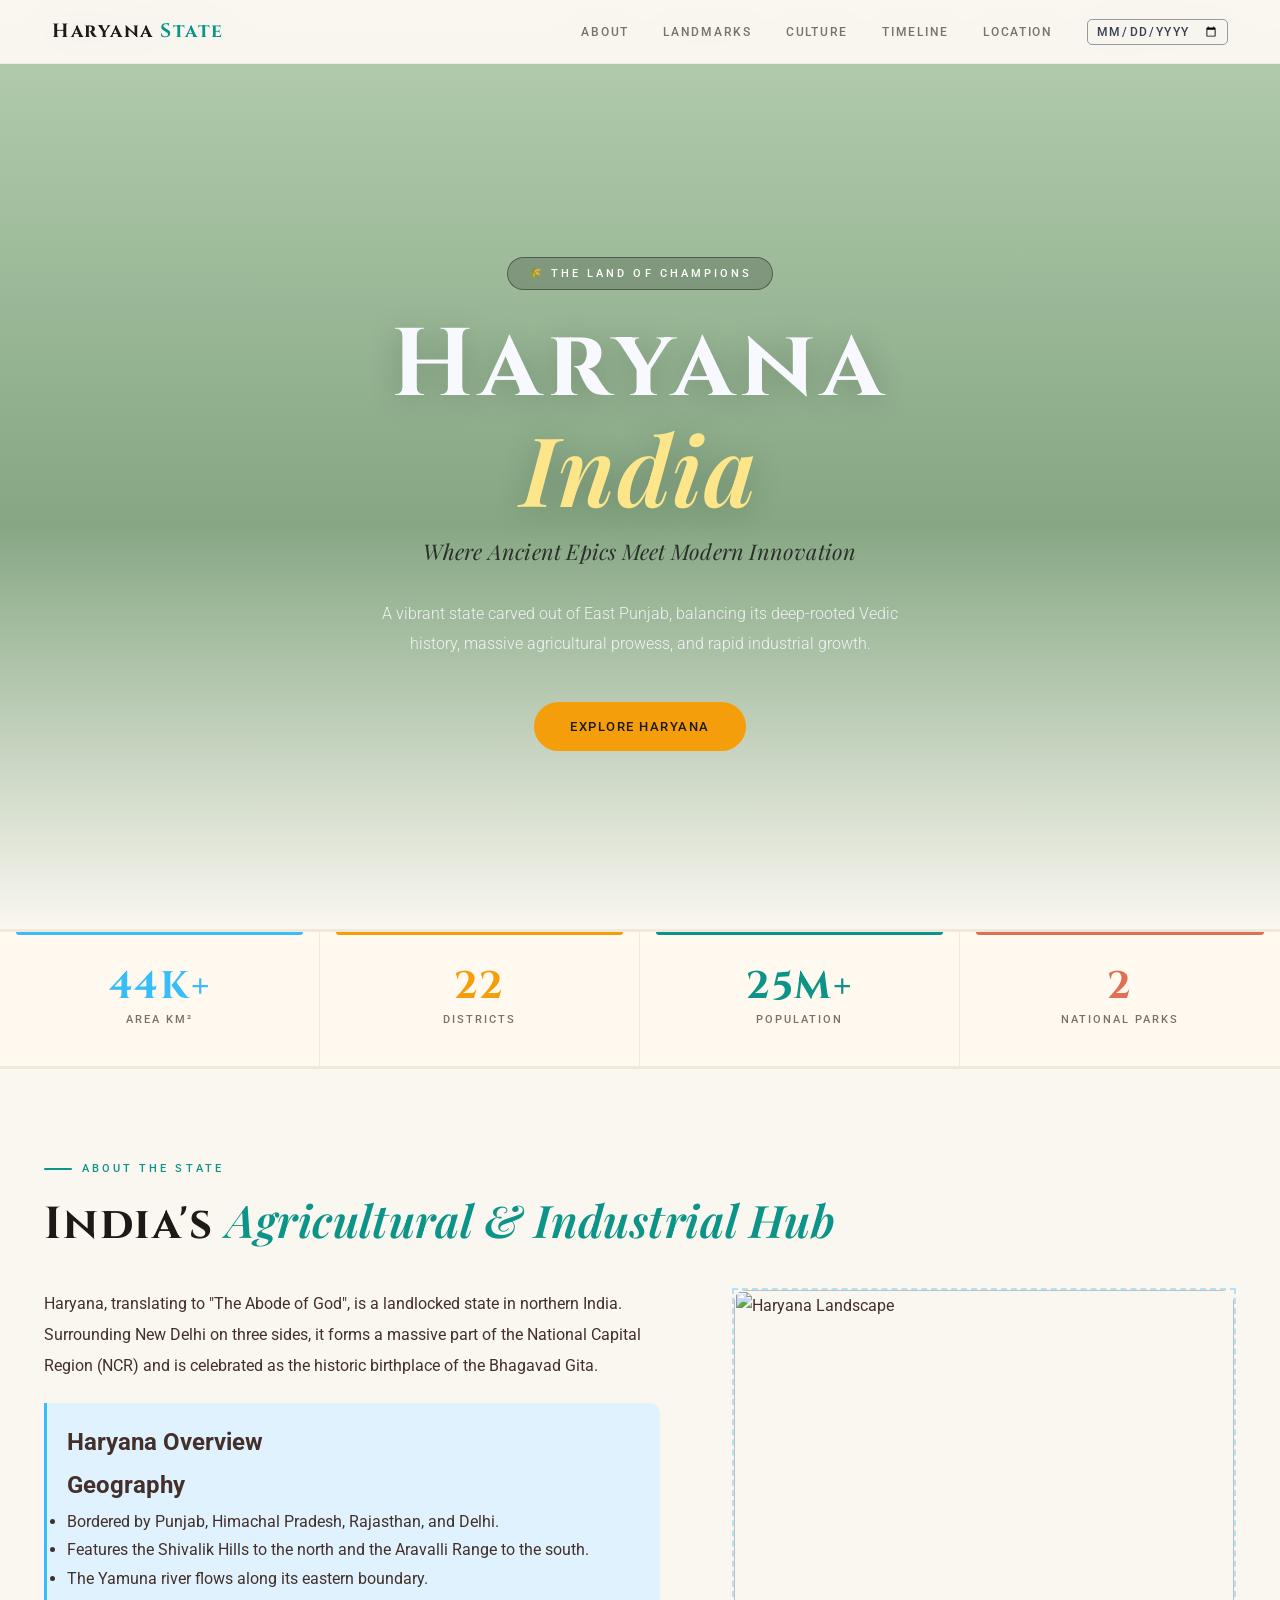
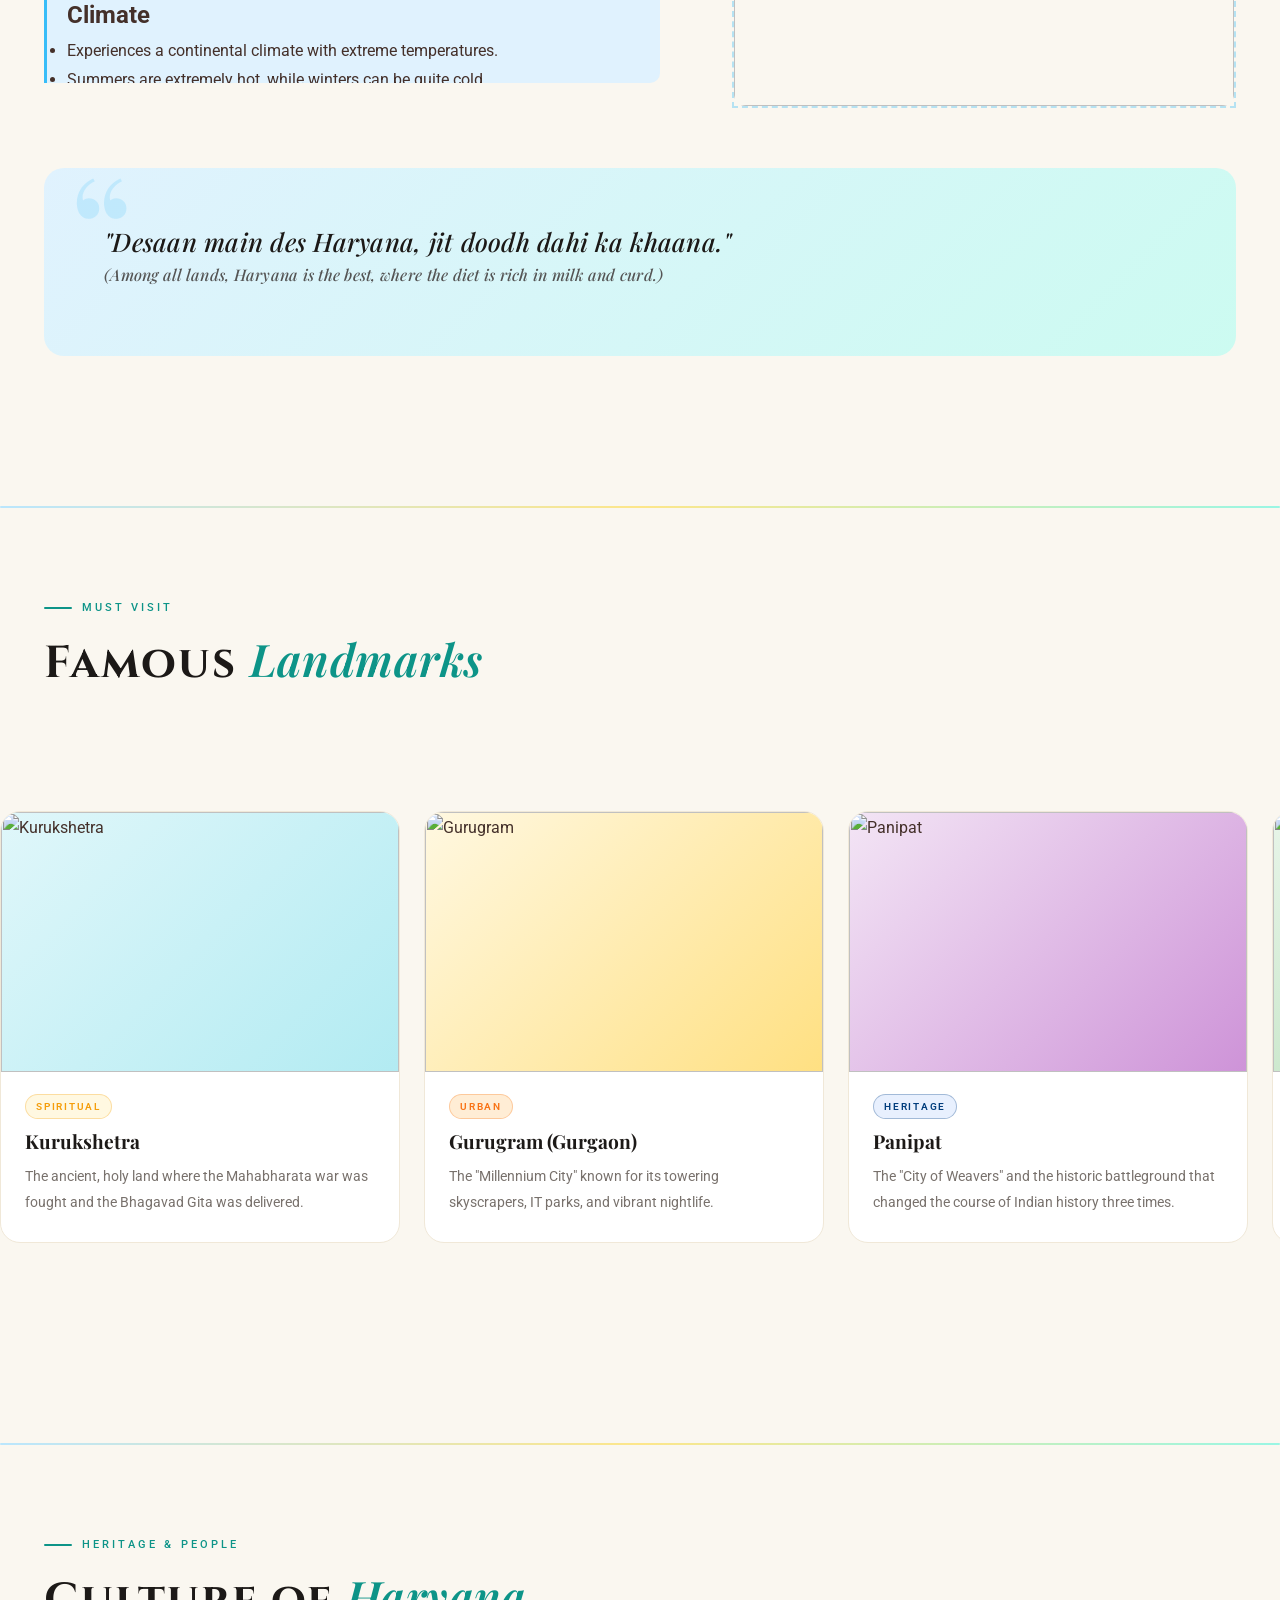
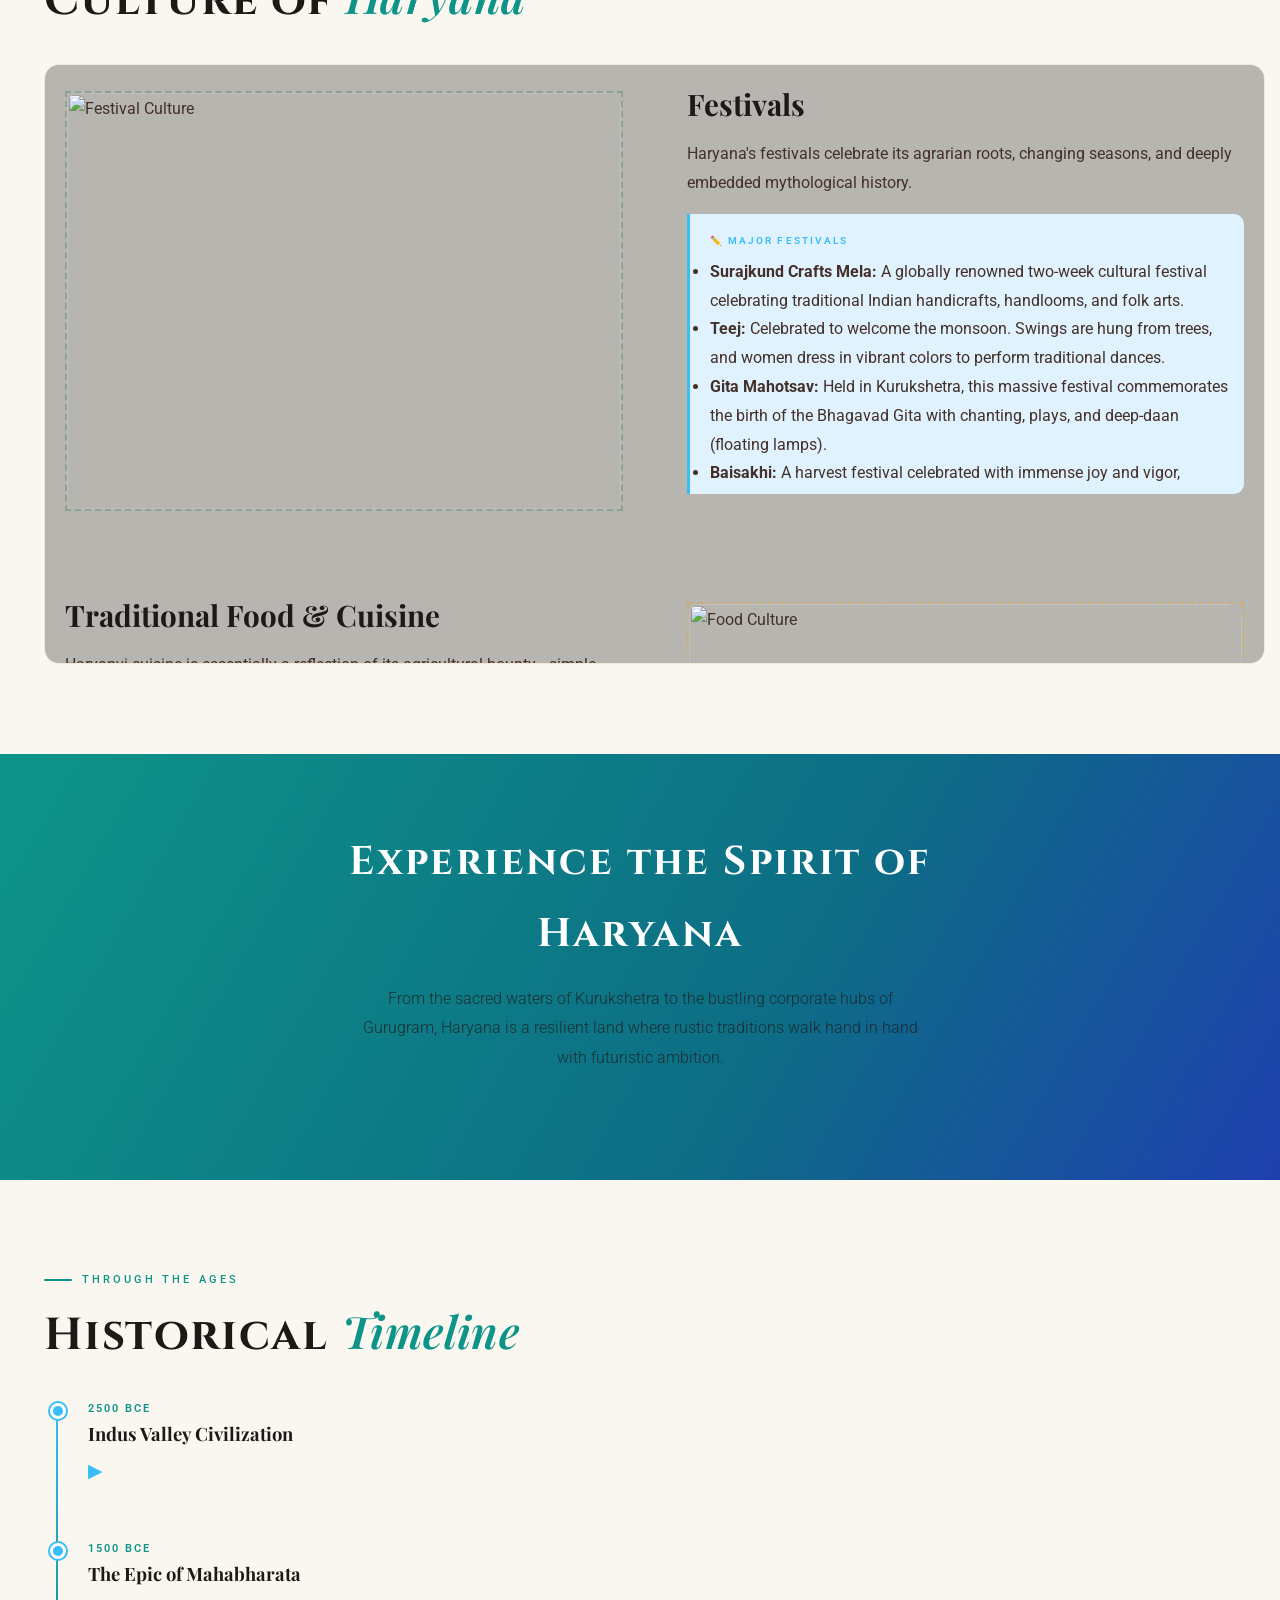
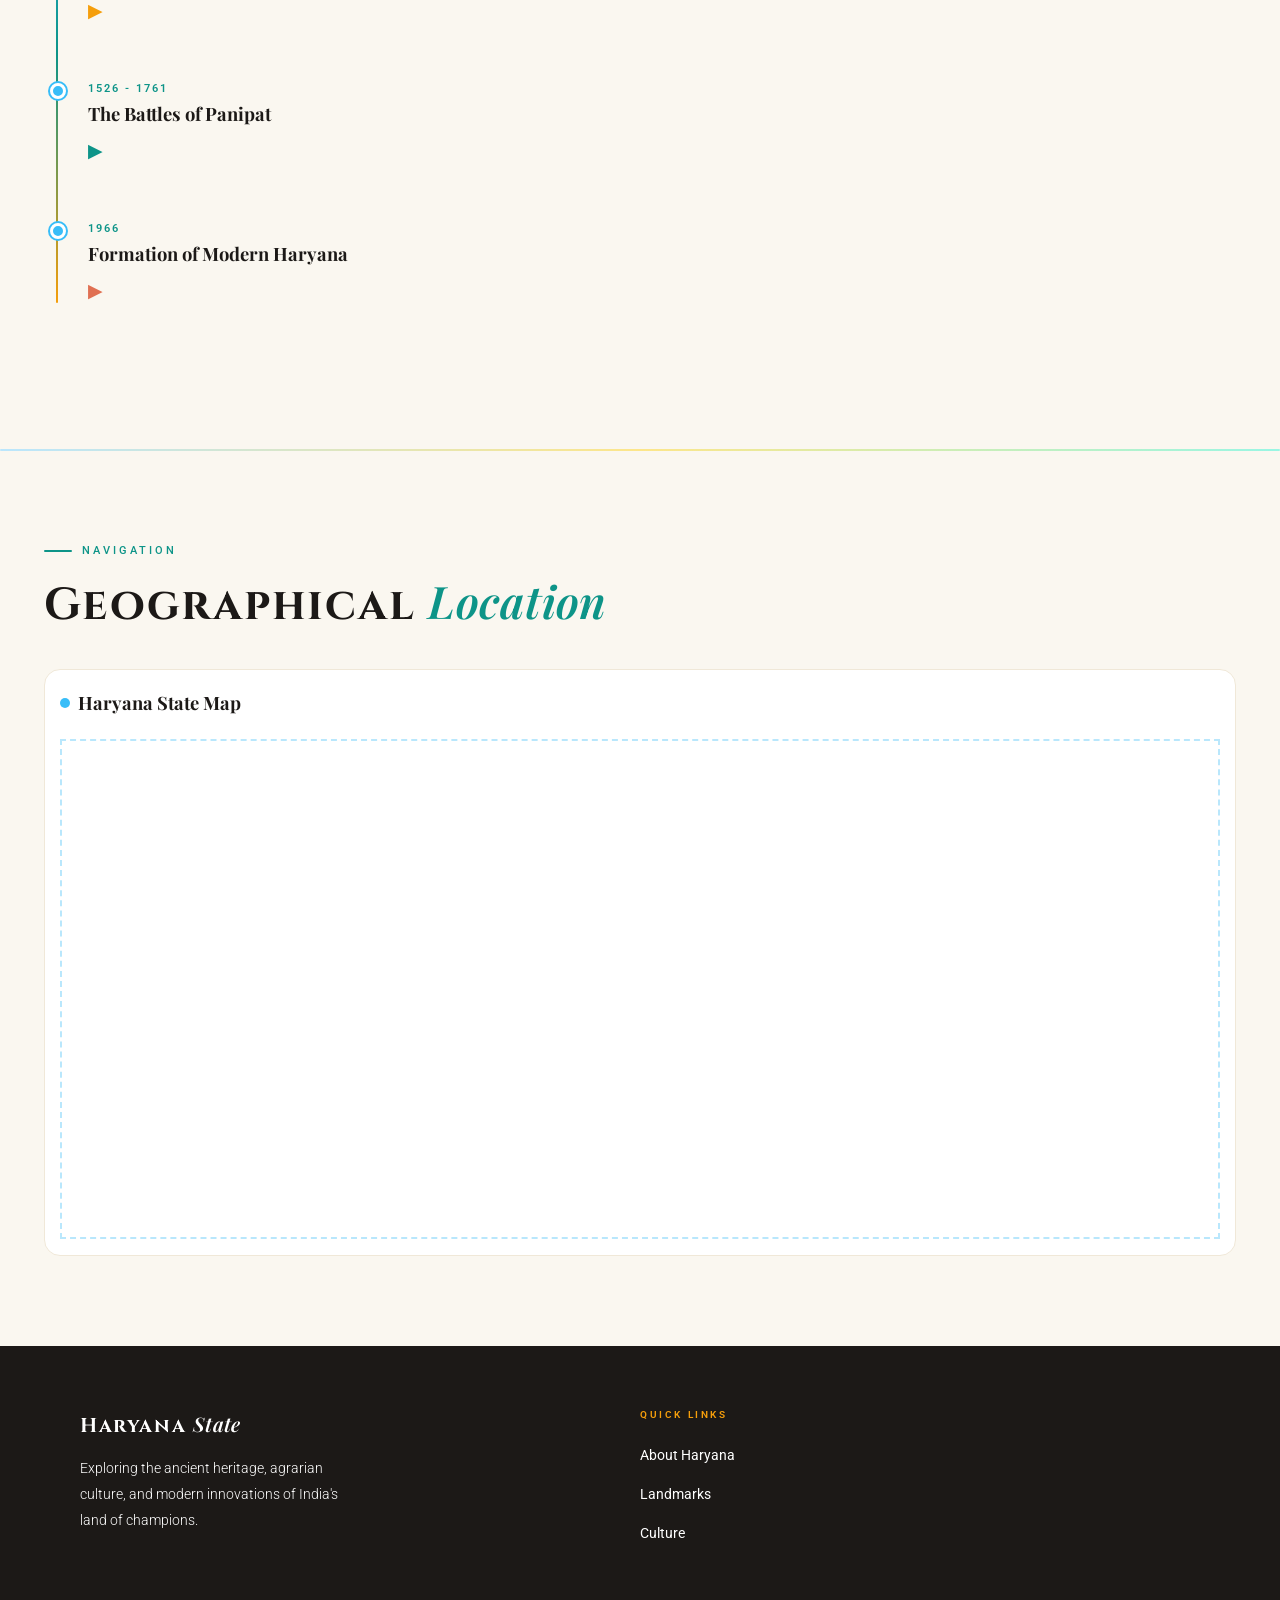
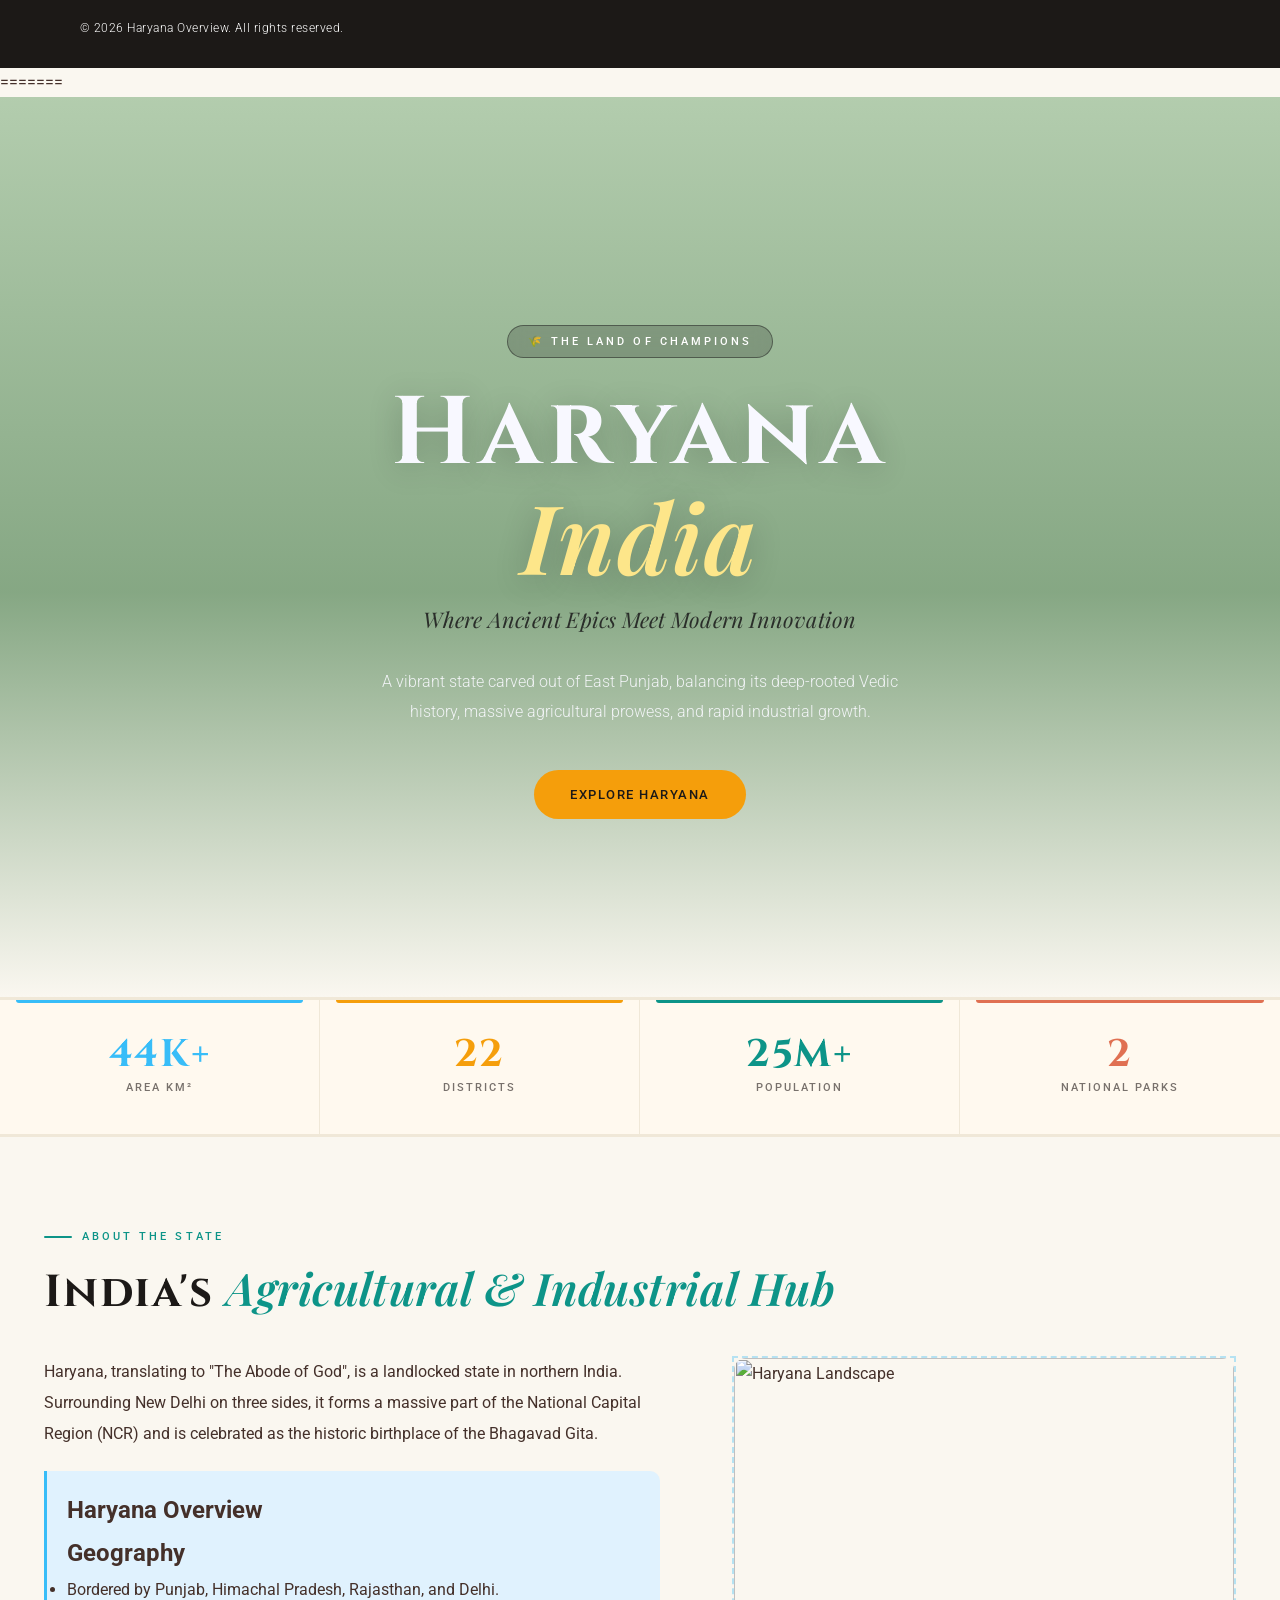
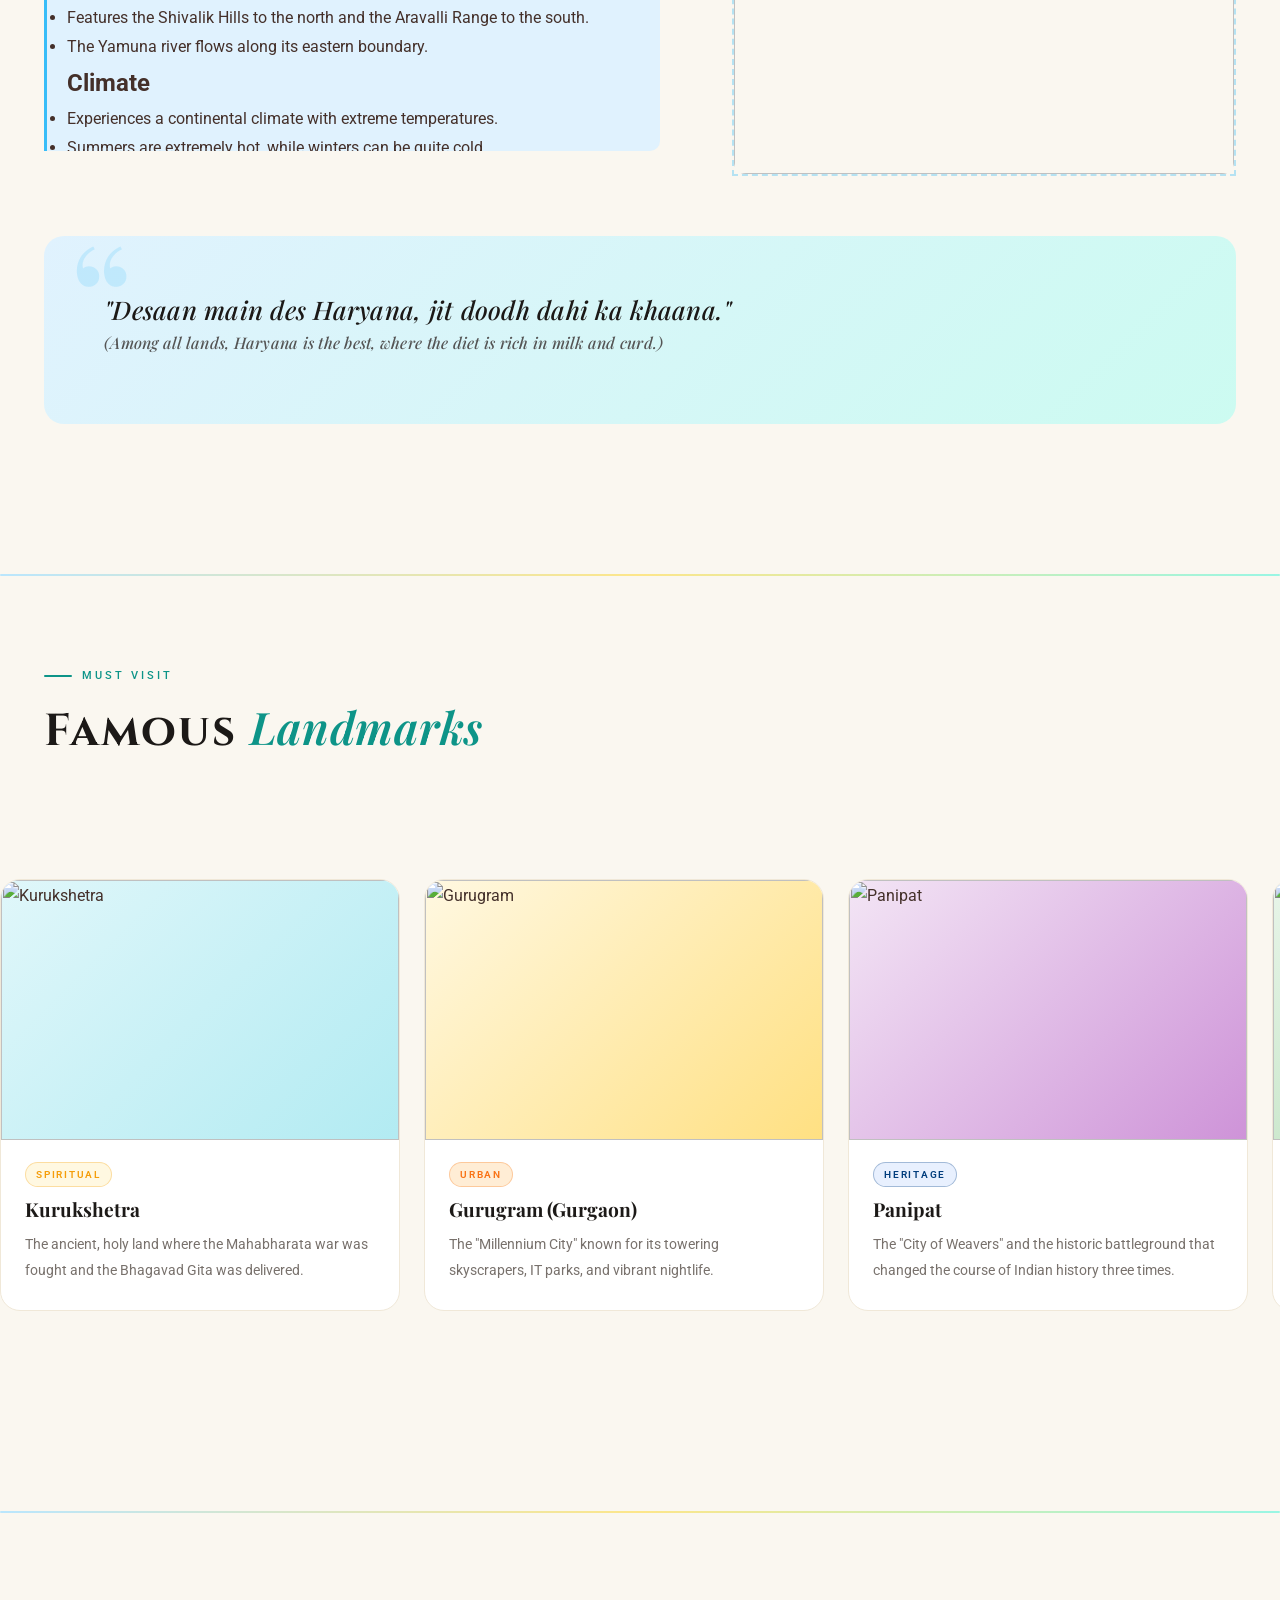
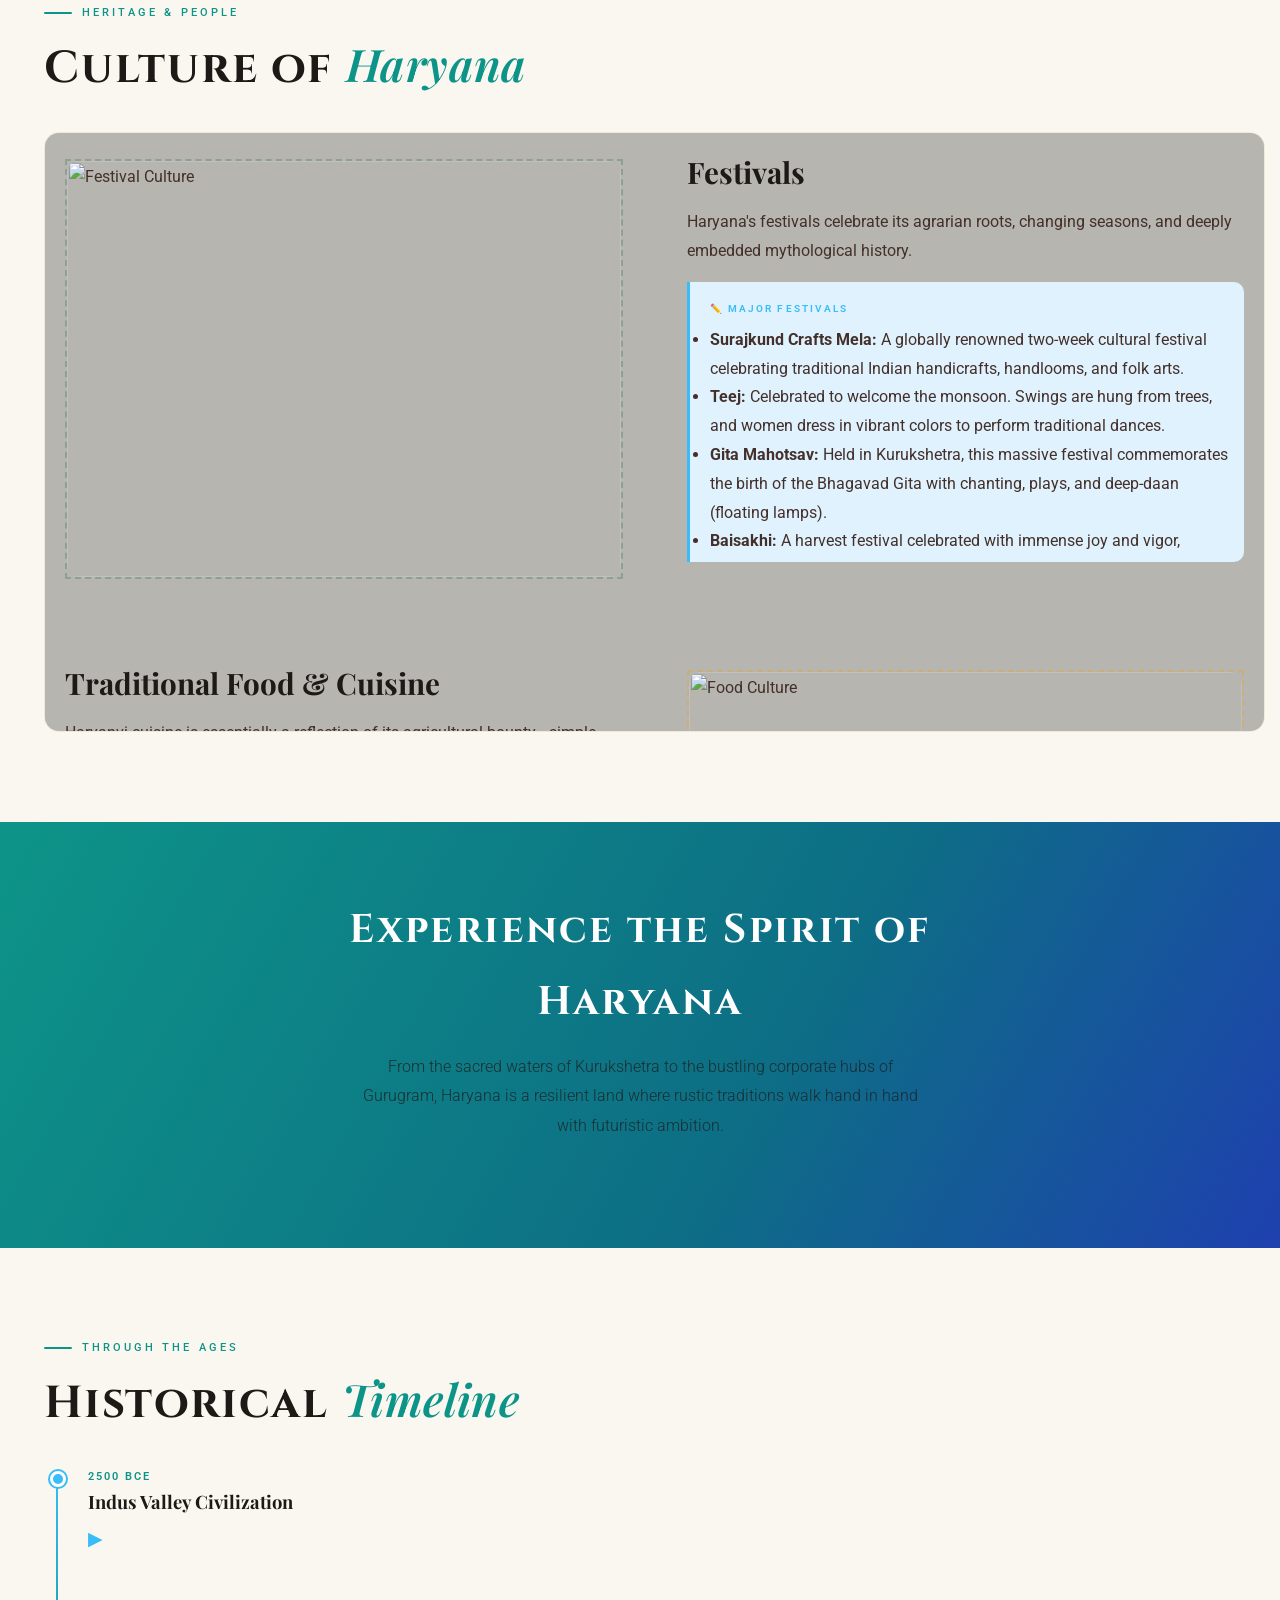
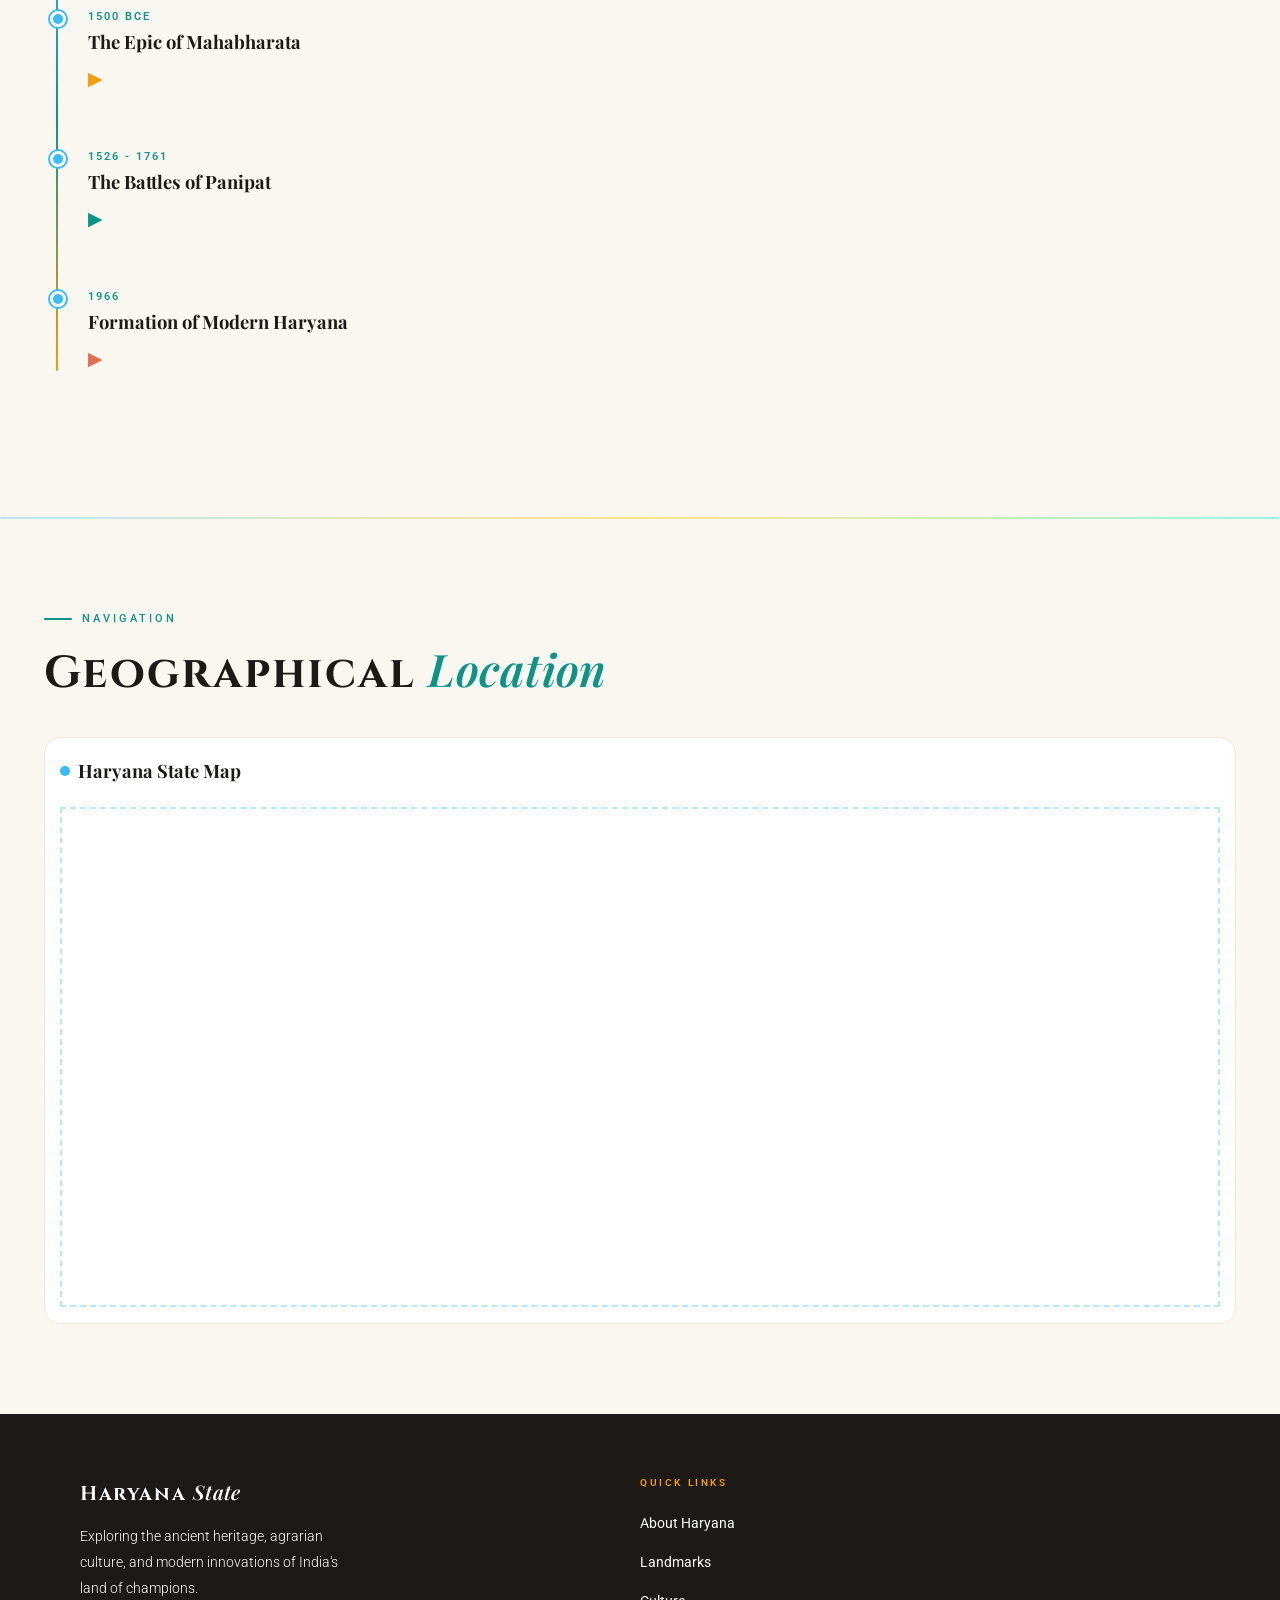
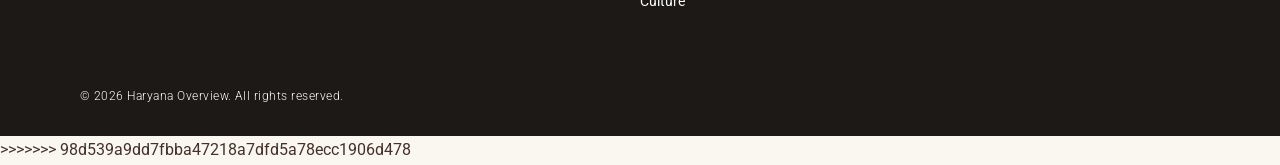
==== commit 7d0b824d: "Refactor HTML into modular CSS/JS files (with LFS for videos)" ====
--- a/haryana.html
+++ b/haryana.html
@@ -1,3 +1,4 @@
+<<<<<<< HEAD
 ﻿<!DOCTYPE html>
 <html lang="en">
 
@@ -808,4 +809,2081 @@
 
 </body>
 
+=======
+﻿<!DOCTYPE html>
+<html lang="en">
+
+<head>
+    <meta charset="UTF-8" />
+    <meta name="viewport" content="width=device-width, initial-scale=1.0" />
+    <title>Haryana — The Cradle of Ancient India</title>
+    <link rel="preconnect" href="https://fonts.googleapis.com" />
+    <link rel="preconnect" href="https://fonts.gstatic.com" crossorigin />
+    <link
+        href="https://fonts.googleapis.com/css2?family=Cinzel:wght@400;600;700;900&family=Playfair+Display:ital,wght@0,400;0,500;0,600;0,700;1,400;1,500;1,600;1,700&family=Roboto:ital,wght@0,300;0,400;0,500;0,700;1,300;1,400&display=swap"
+        rel="stylesheet" />
+
+    <style>
+        /* ─────────────────────────────────────────────
+           1. CSS VARIABLES & GLOBALS
+        ───────────────────────────────────────────── */
+        :root {
+            --cream: #faf7f0;
+            --warm-white: #fff9ef;
+            --parchment: #f0e8d8;
+            --charcoal: #1c1917;
+            --brown: #44302a;
+
+            --saffron: #f59e0b;
+            --saffron-lt: #fde68a;
+            --sky: #38bdf8;
+            --sky-lt: #bae6fd;
+            --sky-pale: #e0f2fe;
+            --teal: #0d9488;
+            --teal-lt: #99f6e4;
+            --teal-pale: #ccfbf1;
+            --coral: #e07052;
+            --coral-lt: #fecaca;
+            --coral-pale: #fff1ee;
+            --forest: #166534;
+            --forest-lt: #86efac;
+            --forest-pale: #dcfce7;
+
+            --text-body: #44302a;
+            --text-muted: #78716c;
+            --text-light: #a8a29e;
+
+            --font-heading: 'Cinzel', 'Trajan Pro', Georgia, serif;
+            --font-subhead: 'Playfair Display', Georgia, serif;
+            --font-body: 'Roboto', 'Helvetica Neue', sans-serif;
+            --font-display: 'Playfair Display', Georgia, serif;
+        }
+
+        *,
+        *::before,
+        *::after {
+            box-sizing: border-box;
+            margin: 0;
+            padding: 0;
+        }
+
+        html {
+            scroll-behavior: smooth;
+        }
+
+        body {
+            background: rgb(250, 247, 240);
+            color: rgb(68, 48, 42);
+            font-family: 'Roboto', 'Helvetica Neue', sans-serif;
+            font-weight: 400;
+            line-height: 1.8;
+            overflow-x: hidden;
+        }
+
+        /* ─────────────────────────────────────────────
+           3. REUSABLE UTILITIES & LAYOUTS
+        ───────────────────────────────────────────── */
+        .wrapper {
+            max-width: 1620px;
+            margin: 0 auto;
+            padding: 0 44px;
+        }
+
+        .section {
+            padding: 90px 0;
+        }
+
+        .section-kicker {
+            display: inline-flex;
+            align-items: center;
+            gap: 10px;
+            font-family: 'Roboto', 'Helvetica Neue', sans-serif;
+            font-size: 0.68rem;
+            font-weight: 500;
+            letter-spacing: 0.28em;
+            text-transform: uppercase;
+            color: rgb(13, 148, 136);
+            margin-bottom: 14px;
+        }
+
+        .section-kicker::before {
+            content: '';
+            display: block;
+            width: 28px;
+            height: 2px;
+            background: rgb(13, 148, 136);
+            border-radius: 2px;
+        }
+
+        .section-heading {
+            font-family: 'Cinzel', 'Trajan Pro', Georgia, serif;
+            font-size: clamp(1.8rem, 3.8vw, 2.8rem);
+            font-weight: 700;
+            letter-spacing: 0.04em;
+            color: rgb(28, 25, 23);
+            line-height: 1.2;
+            margin-bottom: 36px;
+        }
+
+        .section-heading em {
+            font-family: 'Playfair Display', Georgia, serif;
+            font-style: italic;
+            font-weight: 600;
+            letter-spacing: 0.01em;
+            color: rgb(13, 148, 136);
+        }
+
+        hr.fancy {
+            border: none;
+            height: 2px;
+            background: linear-gradient(90deg, rgb(186, 230, 253), rgb(253, 230, 138), rgb(153, 246, 228));
+            border-radius: 2px;
+        }
+
+        .txt-slot {
+            border-left: 3px solid rgb(56, 189, 248);
+            background: rgb(224, 242, 254);
+            border-radius: 0 10px 10px 0;
+            padding: 18px 22px 18px 20px;
+            margin-bottom: 22px;
+            max-height: 280px;
+            overflow-y: auto;
+            padding-right: 12px;
+        }
+
+        .txt-slot-tag {
+            font-family: 'Roboto', 'Helvetica Neue', sans-serif;
+            font-size: 0.6rem;
+            font-weight: 600;
+            letter-spacing: 0.22em;
+            text-transform: uppercase;
+            color: rgb(56, 189, 248);
+            margin-bottom: 8px;
+            display: block;
+        }
+
+        .img-slot {
+            border: 2px dashed rgba(56, 189, 248, 0.35);
+            position: relative;
+            overflow: hidden;
+        }
+
+        .img-slot-tall {
+            height: 420px;
+        }
+
+        .img-slot-medium {
+            height: 260px;
+        }
+
+        .img-slot.amber {
+            border-color: rgba(245, 158, 11, .3);
+        }
+
+        .img-slot.coral {
+            border-color: rgba(224, 112, 82, .3);
+        }
+
+        .img-slot.forest {
+            border-color: rgba(22, 101, 52, .25);
+        }
+
+        .img-slot img {
+            width: 100%;
+            height: 100%;
+            object-fit: cover;
+            border-radius: 12px;
+            display: block;
+            padding: 0 !important;
+        }
+
+        /* ─────────────────────────────────────────────
+           4. NAVBAR
+        ───────────────────────────────────────────── */
+        .nav {
+            position: fixed;
+            top: 0;
+            left: 0;
+            right: 0;
+            z-index: 200;
+            display: flex;
+            align-items: center;
+            justify-content: space-between;
+            padding: 14px 52px;
+            background: rgba(250, 247, 240, 0.9);
+            backdrop-filter: blur(14px);
+            border-bottom: 1px solid rgba(240, 232, 216, 0.8);
+            animation: fadeIn 0.8s ease both;
+        }
+
+        .nav-logo {
+            font-family: 'Cinzel', 'Trajan Pro', Georgia, serif;
+            font-size: 1.2rem;
+            font-weight: 700;
+            letter-spacing: 0.08em;
+            color: rgb(28, 25, 23);
+        }
+
+        .nav-logo em {
+            color: rgb(13, 148, 136);
+            font-style: normal;
+        }
+
+        .nav-links {
+            display: flex;
+            list-style: none;
+            gap: 34px;
+        }
+
+        .nav-links a {
+            text-decoration: none;
+            font-family: 'Roboto', 'Helvetica Neue', sans-serif;
+            font-size: 0.78rem;
+            font-weight: 500;
+            letter-spacing: 0.14em;
+            text-transform: uppercase;
+            color: rgb(120, 113, 108);
+            transition: color 0.25s;
+        }
+
+        .nav-links a:hover {
+            color: rgb(28, 25, 23);
+        }
+
+        .nav-calendar {
+            font-family: var(--font-body);
+            font-size: 0.75rem;
+            font-weight: 500;
+            letter-spacing: 0.1em;
+            text-transform: uppercase;
+            color: rgb(55, 65, 81);
+            background: transparent;
+            border: 1px solid rgba(55, 65, 81, 0.5);
+            border-radius: 5px;
+            padding: 4px 8px;
+            cursor: pointer;
+            outline: none;
+            transition: all 0.3s ease;
+        }
+
+        .nav-calendar:hover,
+        .nav-calendar:focus {
+            border-color: rgb(17, 24, 39);
+            color: rgb(17, 24, 39);
+            background: rgba(255, 255, 255, 0.5);
+        }
+
+        ::-webkit-calendar-picker-indicator {
+            cursor: pointer;
+        }
+
+        /* ─────────────────────────────────────────────
+           5. HERO SECTION
+        ───────────────────────────────────────────── */
+        .hero {
+            position: relative;
+            width: 100%;
+            min-height: 100vh;
+            display: flex;
+            flex-direction: column;
+            align-items: center;
+            justify-content: center;
+            text-align: center;
+            overflow: hidden;
+            padding: 130px 32px 80px;
+        }
+
+        .hero-video {
+            position: absolute;
+            inset: 0;
+            width: 100%;
+            height: 100%;
+            object-fit: cover;
+            z-index: 0;
+        }
+
+        .hero-overlay {
+            position: absolute;
+            inset: 0;
+            background: linear-gradient(to bottom,
+                    rgba(46, 125, 50, 0.35) 0%,
+                    rgba(27, 94, 32, 0.52) 55%,
+                    rgba(250, 247, 240, 1.0) 100%);
+            z-index: 1;
+        }
+
+        .hero-content {
+            position: relative;
+            z-index: 2;
+            max-width: 800px;
+            animation: fadeUp 1s ease 0.2s both;
+        }
+
+        .hero-badge {
+            display: inline-flex;
+            align-items: center;
+            gap: 8px;
+            background: rgba(28, 28, 28, 0.22);
+            border: 1px solid rgba(28, 28, 28, 0.48);
+            backdrop-filter: blur(8px);
+            padding: 6px 20px;
+            border-radius: 50px;
+            font-family: 'Roboto', 'Helvetica Neue', sans-serif;
+            font-size: 0.68rem;
+            font-weight: 500;
+            letter-spacing: 0.28em;
+            text-transform: uppercase;
+            color: #fff;
+            margin-bottom: 26px;
+        }
+
+        .hero-title {
+            color: rgb(248, 248, 255);
+            font-family: 'Cinzel', 'Trajan Pro', Georgia, serif;
+            font-size: clamp(2.8rem, 7.5vw, 6rem);
+            font-weight: 700;
+            letter-spacing: 0.06em;
+            line-height: 1.05;
+            text-shadow: 0 4px 32px rgba(0, 0, 0, 0.22);
+            margin-bottom: 14px;
+        }
+
+        .hero-title em {
+            font-family: 'Playfair Display', Georgia, serif;
+            font-style: italic;
+            font-weight: 600;
+            letter-spacing: 0.02em;
+            color: rgb(253, 230, 138);
+        }
+
+        .hero-tagline {
+            font-family: 'Playfair Display', Georgia, serif;
+            font-style: italic;
+            font-weight: 400;
+            font-size: 1.35rem;
+            letter-spacing: 0.01em;
+            color: rgba(28, 28, 28, 0.88);
+            margin-bottom: 28px;
+        }
+
+        .hero-desc {
+            font-family: 'Roboto', 'Helvetica Neue', sans-serif;
+            font-size: 1rem;
+            font-weight: 300;
+            line-height: 1.9;
+            color: rgba(250, 250, 255, 0.9);
+            max-width: 560px;
+            margin: 0 auto 42px;
+        }
+
+        .hero-cta-row {
+            display: flex;
+            gap: 14px;
+            justify-content: center;
+            flex-wrap: wrap;
+        }
+
+        .btn-solid {
+            padding: 13px 36px;
+            background: rgb(245, 158, 11);
+            color: rgb(28, 25, 23);
+            border-radius: 50px;
+            font-family: 'Roboto', 'Helvetica Neue', sans-serif;
+            font-size: 0.8rem;
+            font-weight: 500;
+            letter-spacing: 0.12em;
+            text-transform: uppercase;
+            text-decoration: none;
+            transition: transform 0.25s, box-shadow 0.25s;
+        }
+
+        .btn-solid:hover {
+            transform: translateY(-3px);
+            box-shadow: 0 12px 28px rgba(245, 158, 11, 0.35);
+        }
+
+        /* ─────────────────────────────────────────────
+           6. STATS STRIP
+        ───────────────────────────────────────────── */
+        .stat-strip {
+            display: grid;
+            grid-template-columns: repeat(4, 1fr);
+            background: rgb(255, 249, 239);
+            border-top: 3px solid rgb(240, 232, 216);
+            border-bottom: 3px solid rgb(240, 232, 216);
+        }
+
+        .stat-strip-item {
+            padding: 36px 24px;
+            text-align: center;
+            border-right: 1px solid rgb(240, 232, 216);
+            animation: fadeUp 0.7s ease both;
+            position: relative;
+        }
+
+        .stat-strip-item:last-child {
+            border-right: none;
+        }
+
+        .stat-strip-item::before {
+            content: '';
+            position: absolute;
+            top: 0;
+            left: 16px;
+            right: 16px;
+            height: 3px;
+            border-radius: 0 0 4px 4px;
+        }
+
+        .stat-strip-item:nth-child(1)::before {
+            background: rgb(56, 189, 248);
+        }
+
+        .stat-strip-item:nth-child(2)::before {
+            background: rgb(245, 158, 11);
+        }
+
+        .stat-strip-item:nth-child(3)::before {
+            background: rgb(13, 148, 136);
+        }
+
+        .stat-strip-item:nth-child(4)::before {
+            background: rgb(224, 112, 82);
+        }
+
+        .stat-num {
+            font-family: 'Cinzel', 'Trajan Pro', Georgia, serif;
+            font-size: 2.4rem;
+            font-weight: 700;
+            letter-spacing: 0.04em;
+            display: block;
+            line-height: 1;
+            margin-bottom: 4px;
+        }
+
+        .stat-strip-item:nth-child(1) .stat-num {
+            color: rgb(56, 189, 248);
+        }
+
+        .stat-strip-item:nth-child(2) .stat-num {
+            color: rgb(245, 158, 11);
+        }
+
+        .stat-strip-item:nth-child(3) .stat-num {
+            color: rgb(13, 148, 136);
+        }
+
+        .stat-strip-item:nth-child(4) .stat-num {
+            color: rgb(224, 112, 82);
+        }
+
+        .stat-label {
+            font-family: 'Roboto', 'Helvetica Neue', sans-serif;
+            font-size: 0.7rem;
+            font-weight: 500;
+            letter-spacing: 0.18em;
+            text-transform: uppercase;
+            color: rgb(120, 113, 108);
+        }
+
+        /* ─────────────────────────────────────────────
+           7. ABOUT SECTION
+        ───────────────────────────────────────────── */
+        .about-grid {
+            display: grid;
+            grid-template-columns: 1.1fr 0.9fr;
+            gap: 72px;
+            align-items: start;
+        }
+
+        .about-text p {
+            font-family: 'Roboto', 'Helvetica Neue', sans-serif;
+            font-size: 1rem;
+            font-weight: 400;
+            line-height: 1.95;
+            color: rgb(68, 48, 42);
+            margin-bottom: 22px;
+        }
+
+        .pull-quote-wrap {
+            background: linear-gradient(135deg, rgb(224, 242, 254), rgb(204, 251, 241));
+            border-radius: 20px;
+            padding: 52px 60px;
+            position: relative;
+            overflow: hidden;
+            margin: 60px 0;
+        }
+
+        .pull-quote-wrap::before {
+            content: '\201C';
+            font-family: 'Playfair Display', Georgia, serif;
+            font-size: 10rem;
+            color: rgba(56, 189, 248, 0.18);
+            position: absolute;
+            top: -20px;
+            left: 24px;
+            line-height: 1;
+            pointer-events: none;
+        }
+
+        .pull-quote-wrap #quote {
+            font-family: 'Playfair Display', Georgia, serif;
+            font-style: italic;
+            font-weight: 500;
+            font-size: 1.6rem;
+            letter-spacing: 0.01em;
+            color: rgb(28, 25, 23);
+            line-height: 1.65;
+            position: relative;
+            z-index: 1;
+            margin-bottom: 16px;
+        }
+
+        /* ─────────────────────────────────────────────
+           8. PLACES SECTION (CARDS)
+        ───────────────────────────────────────────── */
+        #places {
+            overflow: visible;
+        }
+
+        .cards-row {
+            display: flex;
+            gap: 24px;
+            margin-top: 40px;
+            width: 100vw;
+            position: relative;
+            left: 50%;
+            right: 50%;
+            margin-left: -50vw;
+            margin-right: -50vw;
+            padding: 80px 44px 100px;
+            overflow-x: auto;
+            scroll-snap-type: x mandatory;
+            -webkit-overflow-scrolling: touch;
+            overflow-y: visible !important;
+        }
+
+        .cards-row .card {
+            flex: 0 0 400px;
+            scroll-snap-align: start;
+            margin-bottom: 10px;
+        }
+
+        .card {
+            min-width: 400px;
+            flex: 0 0 auto;
+            background: #ffffff;
+            border-radius: 20px;
+            overflow: hidden;
+            border: 1px solid rgb(240, 232, 216);
+        }
+
+        .card:nth-child(2) {
+            animation-delay: .1s;
+        }
+
+        .card:nth-child(3) {
+            animation-delay: .2s;
+        }
+
+        .card-img-slot {
+            height: 260px;
+        }
+
+        .card-img-slot img {
+            width: 100%;
+            height: 260px;
+            object-fit: contain;
+            display: block;
+        }
+
+        .card:nth-child(1) .card-img-slot {
+            background: linear-gradient(135deg, #e0f7fa, #b2ebf2);
+        }
+
+        .card:nth-child(2) .card-img-slot {
+            background: linear-gradient(135deg, #fff8e1, #ffe082);
+        }
+
+        .card:nth-child(3) .card-img-slot {
+            background: linear-gradient(135deg, #f3e5f5, #ce93d8);
+        }
+
+        .card:nth-child(4) .card-img-slot {
+            background: linear-gradient(135deg, #e8f5e9, #a5d6a7);
+        }
+
+        .card:nth-child(5) .card-img-slot {
+            background: linear-gradient(135deg, #ffebee, #ef9a9a);
+        }
+
+        .card:nth-child(6) .card-img-slot {
+            background: linear-gradient(135deg, #e1f5fe, #81d4fa);
+        }
+
+        .card:nth-child(7) .card-img-slot {
+            background: linear-gradient(135deg, #fbe9e7, #ffab91);
+        }
+
+        .card:nth-child(8) .card-img-slot {
+            background: linear-gradient(135deg, #efebe9, #bcaaa4);
+        }
+
+        .card-body {
+            padding: 22px 24px 26px;
+        }
+
+        .card-tag {
+            display: inline-block;
+            font-family: 'Roboto', 'Helvetica Neue', sans-serif;
+            font-size: 0.62rem;
+            font-weight: 600;
+            letter-spacing: 0.18em;
+            text-transform: uppercase;
+            padding: 3px 10px;
+            border-radius: 50px;
+            margin-bottom: 10px;
+            border: 1px solid currentColor;
+        }
+
+        .card-tag.spiritual {
+            background: rgb(255, 248, 225);
+            color: rgb(245, 158, 11);
+            border-color: rgba(245, 158, 11, 0.3);
+        }
+
+        .card-tag.heritage {
+            background: rgb(232, 240, 254);
+            color: rgb(2, 62, 125);
+            border-color: rgba(2, 62, 125, 0.3);
+        }
+
+        .card-tag.nature {
+            background: rgb(209, 250, 229);
+            color: rgb(5, 150, 105);
+            border-color: rgba(5, 150, 105, 0.3);
+        }
+
+        .card-tag.urban {
+            background: rgb(255, 237, 213);
+            color: rgb(249, 115, 22);
+            border-color: rgba(249, 115, 22, 0.3);
+        }
+
+        .card-title {
+            font-family: 'Playfair Display', Georgia, serif;
+            font-size: 1.2rem;
+            font-weight: 700;
+            color: rgb(28, 25, 23);
+            margin-bottom: 10px;
+            line-height: 1.3;
+        }
+
+        .card-text {
+            font-family: 'Roboto', 'Helvetica Neue', sans-serif;
+            font-size: 0.9rem;
+            font-weight: 400;
+            color: rgb(120, 113, 108);
+            line-height: 1.8;
+        }
+
+        /* ─────────────────────────────────────────────
+           9. CULTURE SECTION
+        ───────────────────────────────────────────── */
+        #culture {
+            padding: 90px 0;
+            background: rgb(250, 247, 240);
+        }
+
+        #culture .wrapper {
+            max-height: 740px;
+            overflow-y: auto;
+            overflow-x: hidden;
+            padding-right: 15px;
+            scroll-behavior: smooth;
+            position: relative;
+        }
+
+        .culture-scroll-container {
+            max-height: 600px;
+            overflow-y: scroll;
+            padding: 20px;
+            border: 1px solid rgb(240, 232, 216);
+            border-radius: 15px;
+            background: rgba(28, 28, 28, 0.3);
+        }
+
+        .two-col {
+            display: grid;
+            grid-template-columns: 1fr 1fr;
+            gap: 64px;
+            align-items: center;
+            margin-bottom: 80px;
+        }
+
+        .two-col.flip {
+            direction: rtl;
+        }
+
+        .two-col.flip>* {
+            direction: ltr;
+        }
+
+        .col-text h3 {
+            font-family: 'Playfair Display', Georgia, serif;
+            font-size: 1.85rem;
+            font-weight: 700;
+            color: rgb(28, 25, 23);
+            line-height: 1.25;
+            margin-bottom: 18px;
+        }
+
+        .col-text p {
+            font-family: 'Roboto', 'Helvetica Neue', sans-serif;
+            font-size: 0.97rem;
+            font-weight: 400;
+            color: rgb(68, 48, 42);
+            line-height: 1.9;
+            margin-bottom: 16px;
+        }
+
+        .read-more {
+            display: inline-block;
+            margin-top: 8px;
+            font-family: 'Roboto', 'Helvetica Neue', sans-serif;
+            font-size: 0.78rem;
+            font-weight: 500;
+            letter-spacing: 0.1em;
+            text-transform: uppercase;
+            color: rgb(13, 148, 136);
+            text-decoration: none;
+            border-bottom: 1px solid rgb(13, 148, 136);
+            padding-bottom: 2px;
+            transition: color .25s, border-color .25s;
+        }
+
+        .read-more:hover {
+            color: rgb(245, 158, 11);
+            border-color: rgb(245, 158, 11);
+        }
+
+        /* ─────────────────────────────────────────────
+           10. COLOUR BAND
+        ───────────────────────────────────────────── */
+        .colour-band {
+            background: linear-gradient(120deg, rgb(13, 148, 136) 0%, #0d6e85 60%, #1e40af 100%);
+            padding: 72px 44px;
+            text-align: center;
+        }
+
+        .colour-band h2 {
+            font-family: 'Cinzel', 'Trajan Pro', Georgia, serif;
+            font-size: clamp(1.6rem, 3.2vw, 2.5rem);
+            font-weight: 700;
+            letter-spacing: 0.06em;
+            color: #fff;
+            margin-bottom: 14px;
+        }
+
+        .colour-band p {
+            font-family: 'Roboto', 'Helvetica Neue', sans-serif;
+            font-weight: 300;
+            color: rgba(28, 28, 28, .78);
+            font-size: 1rem;
+            max-width: 580px;
+            margin: 0 auto 36px;
+            line-height: 1.85;
+        }
+
+        /* ─────────────────────────────────────────────
+           11. TIMELINE SECTION
+        ───────────────────────────────────────────── */
+        .timeline {
+            position: relative;
+            padding-left: 44px;
+        }
+
+        .timeline::before {
+            content: '';
+            position: absolute;
+            left: 12px;
+            top: 6px;
+            bottom: 6px;
+            width: 2px;
+            background: linear-gradient(to bottom, rgb(56, 189, 248), rgb(13, 148, 136), rgb(245, 158, 11));
+            border-radius: 2px;
+        }
+
+        .tl-item {
+            position: relative;
+            margin-bottom: 50px;
+            animation: slideInLeft .7s ease both;
+        }
+
+        .tl-item details summary {
+            cursor: pointer;
+            list-style: none;
+            font-size: 1.2rem;
+            color: rgb(56, 189, 248);
+            margin-top: 5px;
+            text-align: left;
+        }
+
+        .tl-item details summary::marker {
+            content: "";
+        }
+
+        .tl-item details summary::before {
+            content: '▶';
+            transition: transform 0.3s ease;
+        }
+
+        .tl-item details[open] summary::before {
+            content: '▼';
+        }
+
+        .tl-item:nth-child(1) details summary::before {
+            color: rgb(56, 189, 248);
+        }
+
+        .tl-item:nth-child(2) details summary::before {
+            color: rgb(245, 158, 11);
+        }
+
+        .tl-item:nth-child(3) details summary::before {
+            color: rgb(13, 148, 136);
+        }
+
+        .tl-item:nth-child(4) details summary::before {
+            color: rgb(224, 112, 82);
+        }
+
+        .tl-item .tl-text {
+            max-height: 0;
+            overflow: hidden;
+            transition: max-height 0.3s ease, opacity 0.3s ease;
+            opacity: 0;
+            margin-top: 10px;
+        }
+
+        .tl-item details[open] .tl-text {
+            max-height: 300px;
+            opacity: 1;
+        }
+
+        .tl-dot {
+            position: absolute;
+            left: -38px;
+            top: 4px;
+            width: 16px;
+            height: 16px;
+            border-radius: 50%;
+            border: 3px solid #fff;
+            background: rgb(56, 189, 248);
+            box-shadow: 0 0 0 2px rgb(56, 189, 248);
+            transition: transform .3s;
+        }
+
+        .tl-item:hover .tl-dot {
+            transform: scale(1.3);
+        }
+
+        .tl-year {
+            font-family: 'Roboto', 'Helvetica Neue', sans-serif;
+            font-size: .68rem;
+            font-weight: 600;
+            letter-spacing: .18em;
+            color: rgb(13, 148, 136);
+            text-transform: uppercase;
+            margin-bottom: 4px;
+        }
+
+        .tl-title {
+            font-family: 'Playfair Display', Georgia, serif;
+            font-size: 1.15rem;
+            font-weight: 700;
+            color: rgb(28, 25, 23);
+            margin-bottom: 8px;
+            line-height: 1.3;
+        }
+
+        .tl-text {
+            font-family: 'Roboto', 'Helvetica Neue', sans-serif;
+            font-size: .9rem;
+            font-weight: 400;
+            color: rgb(120, 113, 108);
+            line-height: 1.8;
+        }
+
+        .mp-details {
+            background-color: #79c0e1;
+            border: 1px solid rgba(63, 117, 133, .15);
+            border-radius: 20px;
+            padding: 26px;
+            margin: 30px 0;
+            box-shadow: 0 12px 30px rgba(12, 74, 102, 0.12);
+            animation: fadeIn 0.8s ease both;
+        }
+
+        .mp-details h2,
+        .mp-details h3,
+        .mp-details h4 {
+            font-family: 'Playfair Display', Georgia, serif;
+            color: rgb(28, 25, 23);
+        }
+
+        .mp-details h2 {
+            margin-bottom: 16px;
+            font-size: clamp(1.6rem, 2.6vw, 2rem);
+            letter-spacing: 0.04em;
+        }
+
+        .mp-details .box {
+            background: rgb(250, 247, 240);
+            border-radius: 14px;
+            border: 1px solid rgba(178, 199, 210, .38);
+            padding: 14px 16px;
+            margin: 10px 0;
+        }
+
+        .mp-details .box h3,
+        .mp-details .box h4 {
+            font-size: 1.05rem;
+            margin-bottom: 8px;
+        }
+
+        .mp-details .box ul {
+            list-style: disc;
+            margin-left: 1.25rem;
+            color: rgb(68, 48, 42);
+            line-height: 1.7;
+        }
+
+        /* ─────────────────────────────────────────────
+           12. MAP / EXTRA INFO SECTION
+        ───────────────────────────────────────────── */
+        #map-section .img-slot iframe {
+            width: 100% !important;
+            height: 100% !important;
+            border: none;
+            border-radius: 12px;
+        }
+
+        .info-box {
+            background: #fff;
+            border-radius: 16px;
+            padding: 32px 30px;
+            border: 1px solid rgb(240, 232, 216);
+            transition: box-shadow .3s;
+        }
+
+        .info-box:hover {
+            box-shadow: 0 10px 30px rgba(0, 0, 0, .07);
+        }
+
+        #map-section .info-box {
+            padding: 16px 15px;
+        }
+
+        .info-box-title {
+            font-family: 'Playfair Display', Georgia, serif;
+            font-size: 1.15rem;
+            font-weight: 700;
+            color: rgb(28, 25, 23);
+            margin-bottom: 14px;
+            display: flex;
+            align-items: center;
+            gap: 8px;
+        }
+
+        .dot {
+            width: 10px;
+            height: 10px;
+            border-radius: 50%;
+            flex-shrink: 0;
+            background: rgb(56, 189, 248);
+        }
+
+        /* ─────────────────────────────────────────────
+           13. FOOTER
+        ───────────────────────────────────────────── */
+        .footer {
+            background: rgb(28, 25, 23);
+            padding: 60px 44px 28px;
+        }
+
+        .footer-inner {
+            max-width: 1120px;
+            margin: 0 auto;
+        }
+
+        .footer-grid {
+            display: grid;
+            grid-template-columns: 2fr 1fr 1fr;
+            gap: 60px;
+            margin-bottom: 48px;
+        }
+
+        .footer-logo {
+            font-family: 'Cinzel', 'Trajan Pro', Georgia, serif;
+            font-size: 1.25rem;
+            font-weight: 700;
+            letter-spacing: 0.08em;
+            color: white;
+            margin-bottom: 12px;
+        }
+
+        .footer-logo em {
+            font-family: 'Playfair Display', Georgia, serif;
+            font-style: italic;
+            font-weight: 600;
+            letter-spacing: 0.02em;
+            color: white;
+        }
+
+        .footer-about {
+            font-family: 'Roboto', 'Helvetica Neue', sans-serif;
+            font-size: .87rem;
+            font-weight: 300;
+            color: white;
+            line-height: 1.85;
+            max-width: 270px;
+        }
+
+        .footer-col-heading {
+            font-family: 'Roboto', 'Helvetica Neue', sans-serif;
+            font-size: .65rem;
+            font-weight: 600;
+            letter-spacing: .25em;
+            text-transform: uppercase;
+            color: rgb(245, 158, 11);
+            margin-bottom: 16px;
+        }
+
+        .footer-list {
+            list-style: none;
+            display: flex;
+            flex-direction: column;
+            gap: 10px;
+        }
+
+        .footer-list a {
+            font-family: 'Roboto', 'Helvetica Neue', sans-serif;
+            text-decoration: none;
+            font-size: .87rem;
+            font-weight: 400;
+            color: white;
+            transition: color .25s;
+        }
+
+        .footer-bottom {
+            border-top: 1px solid rgba(28, 28, 28, .08);
+            padding-top: 22px;
+            display: flex;
+            align-items: center;
+            justify-content: space-between;
+            font-family: 'Roboto', 'Helvetica Neue', sans-serif;
+            font-size: .75rem;
+            font-weight: 300;
+            letter-spacing: 0.04em;
+            color: white;
+        }
+
+        /* ─────────────────────────────────────────────
+           14. MODALS (Popups)
+        ───────────────────────────────────────────── */
+        .modal-toggle {
+            display: none;
+        }
+
+        .css-modal {
+            position: fixed;
+            inset: 0;
+            width: 100vw;
+            height: 100vh;
+            background: rgba(28, 25, 23, 0.7);
+            backdrop-filter: blur(10px);
+            -webkit-backdrop-filter: blur(10px);
+            z-index: 9999;
+            display: flex;
+            align-items: center;
+            justify-content: center;
+            opacity: 0;
+            visibility: hidden;
+            transition: opacity 0.4s ease, visibility 0.4s ease;
+        }
+
+        .modal-toggle:checked+.css-modal {
+            opacity: 1;
+            visibility: visible;
+        }
+
+        .modal-close-bg {
+            position: absolute;
+            inset: 0;
+            cursor: pointer;
+        }
+
+        .modal-content {
+            position: relative;
+            background: rgb(250, 247, 240);
+            width: 90%;
+            max-width: 1000px;
+            height: 75vh;
+            max-height: 600px;
+            min-height: 400px;
+            border-radius: 20px;
+            display: flex;
+            overflow: hidden;
+            box-shadow: 0 45px 80px rgba(0, 0, 0, 0.4);
+            z-index: 10000;
+        }
+
+        .modal-left {
+            flex: 1;
+            background: rgb(224, 242, 254);
+        }
+
+        .modal-left img {
+            width: 100%;
+            height: 100%;
+            object-fit: cover;
+            display: block;
+        }
+
+        .slideshow {
+            position: relative;
+            width: 100%;
+            height: 100%;
+        }
+
+        .slideshow img {
+            position: absolute;
+            top: 0;
+            left: 0;
+            width: 100%;
+            height: 100%;
+            object-fit: cover;
+            opacity: 0;
+            animation: slideshow 12s infinite;
+        }
+
+        .slideshow img:nth-child(1) {
+            animation-delay: 0s;
+        }
+
+        .slideshow img:nth-child(2) {
+            animation-delay: 4s;
+        }
+
+        .slideshow img:nth-child(3) {
+            animation-delay: 8s;
+        }
+
+        @keyframes slideshow {
+            0% {
+                opacity: 1;
+            }
+
+            30% {
+                opacity: 1;
+            }
+
+            33% {
+                opacity: 0;
+            }
+
+            100% {
+                opacity: 0;
+            }
+        }
+
+        .modal-right {
+            flex: 1;
+            padding: 50px;
+            display: flex;
+            flex-direction: column;
+            justify-content: flex-start;
+            overflow-y: auto;
+        }
+
+        .modal-right h1,
+        .modal-right h2 {
+            font-family: 'Playfair Display', Georgia, serif;
+            font-size: 2.2rem;
+            color: rgb(28, 25, 23);
+            margin-bottom: 16px;
+            line-height: 1.2;
+        }
+
+        .modal-close-btn {
+            position: absolute;
+            top: 20px;
+            right: 20px;
+            font-size: 2rem;
+            font-weight: bold;
+            color: rgb(28, 25, 23);
+            cursor: pointer;
+            z-index: 10;
+        }
+
+        /* Responsive */
+        @media (max-width: 900px) {
+            .nav {
+                padding: 14px 22px;
+            }
+
+            .nav-links {
+                display: none;
+            }
+
+            .stat-strip {
+                grid-template-columns: 1fr 1fr;
+            }
+
+            .about-grid,
+            .two-col,
+            .extra-grid,
+            .footer-grid {
+                grid-template-columns: 1fr;
+            }
+
+            .card {
+                min-width: 340px;
+            }
+
+            .cards-row {
+                grid-template-columns: 1fr;
+                padding-left: 22px;
+                padding-right: 22px;
+            }
+
+            .cards-row .card {
+                flex: 0 0 340px;
+            }
+
+            .wrapper {
+                padding: 0 22px;
+            }
+
+            .hero-title {
+                font-size: clamp(2.2rem, 10vw, 3.5rem);
+            }
+
+            .section-heading {
+                font-size: clamp(1.5rem, 6vw, 2.2rem);
+            }
+
+            .modal-content {
+                flex-direction: column;
+                max-height: 90vh;
+                overflow-y: auto;
+            }
+
+            .modal-left {
+                min-height: 300px;
+            }
+
+            .modal-right {
+                padding: 30px;
+            }
+        }
+    </style>
+</head>
+
+<body>
+    <div class="content-container">
+        <a href="frontpage.html" class="back-button" style="display:none;">← Back to Map</a>
+
+        <nav class="nav">
+            <div class="nav-logo">Haryana <em>State</em></div>
+            <ul class="nav-links">
+                <li><a href="#about">About</a></li>
+                <li><a href="#places">Landmarks</a></li>
+                <li><a href="#culture">Culture</a></li>
+                <li><a href="#timeline">Timeline</a></li>
+                <li><a href="#map-section">Location</a></li>
+                <li><input type="date" class="nav-calendar" title="Select a Date"></li>
+            </ul>
+        </nav>
+
+        <section class="hero">
+            <!-- HINT: Insert an authentic drone shot or cinematic video of Haryana here. Good ideas include sweeping yellow mustard fields, the modern skyline of Cyber City Gurugram, or the historic Brahma Sarovar in Kurukshetra. -->
+            <video class="hero-video" autoplay muted loop playsinline poster="placeholder.jpg">
+                <source src="your-video-file.mp4" type="video/mp4">
+            </video>
+            <div class="hero-overlay"></div>
+            <div class="hero-content">
+                <div class="hero-badge">🌾 The Land of Champions</div>
+                <h1 class="hero-title">Haryana<br><em>India</em></h1>
+                <p class="hero-tagline">Where Ancient Epics Meet Modern Innovation</p>
+                <p class="hero-desc">
+                    A vibrant state carved out of East Punjab, balancing its deep-rooted Vedic history,
+                    massive agricultural prowess, and rapid industrial growth.
+                </p>
+                <div class="hero-cta-row">
+                    <a href="#places" class="btn-solid">Explore Haryana</a>
+                </div>
+            </div>
+        </section>
+
+        <div class="stat-strip">
+            <div class="stat-strip-item">
+                <span class="stat-num">44K+</span>
+                <span class="stat-label">Area km²</span>
+            </div>
+            <div class="stat-strip-item">
+                <span class="stat-num">22</span>
+                <span class="stat-label">Districts</span>
+            </div>
+            <div class="stat-strip-item">
+                <span class="stat-num">25M+</span>
+                <span class="stat-label">Population</span>
+            </div>
+            <div class="stat-strip-item">
+                <span class="stat-num">2</span>
+                <span class="stat-label">National Parks</span>
+            </div>
+        </div>
+
+        <section class="section" id="about">
+            <div class="wrapper">
+                <div class="section-kicker">About the State</div>
+                <h2 class="section-heading">India's <em>Agricultural & Industrial Hub</em></h2>
+
+                <div class="about-grid">
+                    <div class="about-text">
+                        <p>
+                            Haryana, translating to "The Abode of God", is a landlocked state in northern India.
+                            Surrounding New Delhi on three sides, it forms a massive part of the National Capital Region
+                            (NCR)
+                            and is celebrated as the historic birthplace of the Bhagavad Gita.
+                        </p>
+
+                        <div class="txt-slot">
+                            <h1>Haryana Overview</h1>
+
+                            <h2>Geography</h2>
+                            <ul>
+                                <li>Bordered by Punjab, Himachal Pradesh, Rajasthan, and Delhi.</li>
+                                <li>Features the Shivalik Hills to the north and the Aravalli Range to the south.</li>
+                                <li>The Yamuna river flows along its eastern boundary.</li>
+                            </ul>
+
+                            <h2>Climate</h2>
+                            <ul>
+                                <li>Experiences a continental climate with extreme temperatures.</li>
+                                <li>Summers are extremely hot, while winters can be quite cold.</li>
+                                <li>Rainfall is concentrated during the monsoon season (July to September).</li>
+                            </ul>
+
+                            <h2>Economy</h2>
+                            <ul>
+                                <li>A pioneer of the Green Revolution, boasting massive wheat and rice production.</li>
+                                <li>Gurugram is a massive IT, automobile, and corporate hub of international repute.
+                                </li>
+                                <li>One of the largest contributors of agricultural and dairy products in India.</li>
+                            </ul>
+
+                            <h2>Languages & Culture</h2>
+                            <ul>
+                                <li>Hindi is the official language, but Haryanvi (a dialect of Hindi) is the soul of the
+                                    state.</li>
+                                <li>Punjabi is heavily spoken, reflecting shared heritage with its neighboring state.
+                                </li>
+                                <li>Renowned for a robust sports culture, producing numerous Olympic medalists,
+                                    particularly in wrestling and boxing.</li>
+                            </ul>
+                        </div>
+                    </div>
+
+                    <div class="img-slot img-slot-tall">
+                        <!-- HINT: Insert an authentic, high-quality photograph showing the duality of Haryana—either a serene agricultural landscape or the towering glass buildings of Gurugram. -->
+                        <img src="placeholder-haryana.jpg" alt="Haryana Landscape">
+                    </div>
+                </div>
+
+                <div class="pull-quote-wrap">
+                    <h2 id="quote">
+                        "Desaan main des Haryana, jit doodh dahi ka khaana."
+                        <br><span style="font-size: 1rem; color: #555;">(Among all lands, Haryana is the best, where the
+                            diet is rich in milk and curd.)</span>
+                    </h2>
+                </div>
+            </div>
+        </section>
+
+        <hr class="fancy" />
+
+        <section class="section" id="places">
+            <div class="wrapper">
+                <div class="section-kicker">Must Visit</div>
+                <h2 class="section-heading">Famous <em>Landmarks</em></h2>
+
+                <div class="cards-row">
+                    <label class="card" for="modal-kurukshetra" style="cursor: pointer;">
+                        <div class="card-img-slot">
+                            <!-- HINT: Real photo of Brahma Sarovar or Jyotisar in Kurukshetra -->
+                            <img src="images/Kurukshetra photo.jpg" alt="Kurukshetra">
+                        </div>
+                        <div class="card-body">
+                            <span class="card-tag spiritual">Spiritual</span>
+                            <h3 class="card-title">Kurukshetra</h3>
+                            <p class="card-text">The ancient, holy land where the Mahabharata war was fought and the
+                                Bhagavad Gita was delivered.</p>
+                        </div>
+                    </label>
+
+                    <label class="card" for="modal-gurugram" style="cursor: pointer;">
+                        <div class="card-img-slot">
+                            <!-- HINT: Real photo of Cyber Hub or DLF Cyber City Gurugram -->
+                            <img src="images/gurugram.jpg" alt="Gurugram">
+                        </div>
+                        <div class="card-body">
+                            <span class="card-tag urban">Urban</span>
+                            <h3 class="card-title">Gurugram (Gurgaon)</h3>
+                            <p class="card-text">The "Millennium City" known for its towering skyscrapers, IT parks, and
+                                vibrant nightlife.</p>
+                        </div>
+                    </label>
+
+                    <label class="card" for="modal-panipat" style="cursor: pointer;">
+                        <div class="card-img-slot">
+                            <!-- HINT: Real photo of Panipat Museum or Kala Amb -->
+                            <img src="images/panipat.jpg" alt="Panipat">
+                        </div>
+                        <div class="card-body">
+                            <span class="card-tag heritage">Heritage</span>
+                            <h3 class="card-title">Panipat</h3>
+                            <p class="card-text">The "City of Weavers" and the historic battleground that changed the
+                                course of Indian history three times.</p>
+                        </div>
+                    </label>
+
+                    <label class="card" for="modal-sultanpur" style="cursor: pointer;">
+                        <div class="card-img-slot">
+                            <!-- HINT: Real photo of birds/lake at Sultanpur National Park -->
+                            <img src="images/sultanpur.webp" alt="Sultanpur National Park">
+                        </div>
+                        <div class="card-body">
+                            <span class="card-tag nature">Nature</span>
+                            <h3 class="card-title">Sultanpur National Park</h3>
+                            <p class="card-text">A haven for bird watchers, hosting thousands of migratory birds during
+                                the winter season.</p>
+                        </div>
+                    </label>
+
+                    <label class="card" for="modal-surajkund" style="cursor: pointer;">
+                        <div class="card-img-slot">
+                            <!-- HINT: Real photo of Surajkund amphitheater or the Mela -->
+                            <img src="images/surajkund.jpg" alt="Surajkund">
+                        </div>
+                        <div class="card-body">
+                            <span class="card-tag heritage">Heritage</span>
+                            <h3 class="card-title">Surajkund</h3>
+                            <p class="card-text">An ancient reservoir built by the Tomar kings, famous worldwide for its
+                                annual international crafts mela.</p>
+                        </div>
+                    </label>
+
+                    <label class="card" for="modal-morni" style="cursor: pointer;">
+                        <div class="card-img-slot">
+                            <!-- HINT: Real photo of Morni Hills and Tikkar Taal -->
+                            <img src="images/Morni.avif" alt="Morni Hills">
+                        </div>
+                        <div class="card-body">
+                            <span class="card-tag nature">Nature</span>
+                            <h3 class="card-title">Morni Hills</h3>
+                            <p class="card-text">The only hill station in Haryana, located in the Panchkula district,
+                                offering serene lakes and trekking trails.</p>
+                        </div>
+                    </label>
+
+                    <label class="card" for="modal-pinjore" style="cursor: pointer;">
+                        <div class="card-img-slot">
+                            <!-- HINT: Real photo of Yadavindra Gardens in Pinjore -->
+                            <img src="images/Pinjore.webp" alt="Pinjore Gardens">
+                        </div>
+                        <div class="card-body">
+                            <span class="card-tag heritage">Heritage</span>
+                            <h3 class="card-title">Pinjore Gardens</h3>
+                            <p class="card-text">Also known as Yadavindra Gardens, a beautiful 17th-century garden built
+                                in the classic Mughal style.</p>
+                        </div>
+                    </label>
+
+                    <label class="card" for="modal-rakhigarhi" style="cursor: pointer;">
+                        <div class="card-img-slot">
+                            <!-- HINT: Real photo of the Rakhigarhi excavation site -->
+                            <img src="images/Rakhigarhi.avif" alt="Rakhigarhi">
+                        </div>
+                        <div class="card-body">
+                            <span class="card-tag heritage">Heritage</span>
+                            <h3 class="card-title">Rakhigarhi</h3>
+                            <p class="card-text">One of the largest and oldest excavated sites of the ancient Indus
+                                Valley Civilization.</p>
+                        </div>
+                    </label>
+                </div>
+            </div>
+        </section>
+
+        <hr class="fancy" />
+
+        <section class="section" id="culture">
+            <div class="wrapper">
+                <div class="section-kicker">Heritage & People</div>
+                <h2 class="section-heading">Culture of <em>Haryana</em></h2>
+
+                <div class="culture-scroll-container">
+                    <div class="two-col flip">
+                        <div class="col-text">
+                            <h3>Festivals</h3>
+                            <p>Haryana's festivals celebrate its agrarian roots, changing seasons, and deeply embedded
+                                mythological history.</p>
+                            <div class="txt-slot">
+                                <span class="txt-slot-tag">✏️ Major Festivals</span>
+                                <ul>
+                                    <li>
+                                        <b>Surajkund Crafts Mela:</b> A globally renowned two-week cultural festival
+                                        celebrating traditional Indian handicrafts, handlooms, and folk arts.
+                                    </li>
+                                    <li>
+                                        <b>Teej:</b> Celebrated to welcome the monsoon. Swings are hung from trees, and
+                                        women dress in vibrant colors to perform traditional dances.
+                                    </li>
+                                    <li>
+                                        <b>Gita Mahotsav:</b> Held in Kurukshetra, this massive festival commemorates
+                                        the birth of the Bhagavad Gita with chanting, plays, and deep-daan (floating
+                                        lamps).
+                                    </li>
+                                    <li>
+                                        <b>Baisakhi:</b> A harvest festival celebrated with immense joy and vigor,
+                                        marking the time to reap the winter crops.
+                                    </li>
+                                </ul>
+                            </div>
+                        </div>
+                        <div class="img-slot img-slot-tall forest">
+                            <!-- HINT: Authentic photograph of Surajkund Mela or Teej celebrations in Haryana. -->
+                            <img src="images/gita.jpg" alt="Festival Culture">
+                        </div>
+                    </div>
+
+                    <div class="two-col">
+                        <div class="col-text">
+                            <h3>Traditional Food & Cuisine</h3>
+                            <p>Haryanvi cuisine is essentially a reflection of its agricultural bounty—simple, earthy,
+                                and extraordinarily rich in dairy.</p>
+                            <div class="txt-slot">
+                                <span class="txt-slot-tag">✏️ Food Culture</span>
+                                <div>
+                                    <h4>Iconic Dishes</h4>
+                                    <ul>
+                                        <li><b>Bajre Ki Khichdi:</b> A winter staple made of pearl millet, deeply cooked
+                                            and served with a generous dollop of homemade white butter.</li>
+                                        <li><b>Kadhi Pakora:</b> A sour, yogurt-based gravy with gram flour fritters,
+                                            typically eaten with rice.</li>
+                                        <li><b>Singri Ki Sabzi:</b> A traditional desert-bean preparation cooked with
+                                            amchoor (mango powder) and spices.</li>
+                                        <li><b>Besan Masala Roti:</b> A hearty flatbread made from a mix of wheat and
+                                            gram flour, spiced with cumin and green chilies.</li>
+                                    </ul>
+                                </div>
+                                <div>
+                                    <h4>The Dairy Dominance</h4>
+                                    <ul>
+                                        <li>Freshly churned Chaas (buttermilk), Lassi, and thick Dahi (curd) accompany
+                                            almost every single meal.</li>
+                                    </ul>
+                                </div>
+                            </div>
+                        </div>
+                        <div class="img-slot img-slot-tall amber">
+                            <!-- HINT: Authentic photograph of Bajre ki Khichdi or a traditional Haryanvi Thali with white butter. -->
+                            <img src="images/Churma.jpg" alt="Food Culture">
+                        </div>
+                    </div>
+
+                    <div class="two-col flip">
+                        <div class="col-text">
+                            <h3>Arts & Entertainment</h3>
+                            <p>The state has a robust tradition of folk theatre and music, which served as the primary
+                                source of rural entertainment for centuries.</p>
+                            <div class="txt-slot">
+                                <span class="txt-slot-tag">✏️ Arts & Media</span>
+                                <ul>
+                                    <li>
+                                        <b>Saang (Swang):</b> A popular traditional folk dance-theatre form of Haryana,
+                                        incorporating dialogue, music, and mimicry to narrate mythological and
+                                        historical tales.
+                                    </li>
+                                    <li>
+                                        <b>Phulkari & Chope:</b> Traditional embroidery techniques, heavily influenced
+                                        by neighboring Punjab, where intricate, colorful threads are woven onto shawls.
+                                    </li>
+                                    <li>
+                                        <b>Modern Pop:</b> In recent years, Haryanvi pop music and cinema have exploded
+                                        in popularity across North India, bringing local slang to the mainstream.
+                                    </li>
+                                </ul>
+                            </div>
+                        </div>
+                        <div class="img-slot img-slot-tall forest">
+                            <!-- HINT: Authentic photograph of a Saang folk theatre performance. -->
+                            <img src="images/art.jpg" alt="Arts Culture">
+                        </div>
+                    </div>
+
+                    <div class="two-col">
+                        <div class="col-text">
+                            <h3>Music and Dance</h3>
+                            <p>Dance and music in Haryana are deeply tied to the agricultural cycle and community
+                                celebrations.</p>
+                            <div class="txt-slot">
+                                <span class="txt-slot-tag">✏️ Music & Dance</span>
+                                <ul>
+                                    <li>
+                                        <b>Phag Dance:</b> Performed by farmers during the month of Phalgun to celebrate
+                                        the harvest and the vibrant festival of Holi.
+                                    </li>
+                                    <li>
+                                        <b>Loor Dance:</b> A traditional dance performed by girls around the Holi
+                                        festival, specifically in the Bangar region.
+                                    </li>
+                                    <li>
+                                        <b>Khoria Dance:</b> An all-female dance performed during weddings, especially
+                                        when the groom's procession has left for the bride's house.
+                                    </li>
+                                    <li>
+                                        <b>Folk Instruments:</b> The Tumbi, Sarangi, Dholak, and Been (traditionally
+                                        used by snake charmers) are integral to the Haryanvi soundscape.
+                                    </li>
+                                </ul>
+                            </div>
+                        </div>
+                        <div class="img-slot img-slot-tall amber">
+                            <!-- HINT: Authentic photograph of women performing a traditional Haryanvi folk dance in vibrant attire. -->
+                            <img src="images/dance.jpg" alt="Music Culture">
+                        </div>
+                    </div>
+                </div>
+            </div>
+        </section>
+
+        <div class="colour-band">
+            <div style="max-width:700px;margin:0 auto;">
+                <h2>Experience the Spirit of Haryana</h2>
+                <p>From the sacred waters of Kurukshetra to the bustling corporate hubs of Gurugram, Haryana is a
+                    resilient land where rustic traditions walk hand in hand with futuristic ambition.</p>
+            </div>
+        </div>
+
+        <section class="section" id="timeline">
+            <div class="wrapper">
+                <div class="section-kicker">Through the Ages</div>
+                <h2 class="section-heading">Historical <em>Timeline</em></h2>
+
+                <div class="timeline">
+                    <div class="tl-item">
+                        <div class="tl-dot"></div>
+                        <div class="tl-year">2500 BCE</div>
+                        <div class="tl-title">Indus Valley Civilization</div>
+                        <details>
+                            <summary></summary>
+                            <p class="tl-text">Flourishing of the Harappan culture in the regions of modern-day Haryana.
+                            </p>
+                            <div class="mp-details">
+                                <h3>Ancient Roots</h3>
+                                <div class="box">
+                                    <ul>
+                                        <li>Sites like Rakhigarhi and Banawali provide evidence of sophisticated urban
+                                            planning, drainage, and trade.</li>
+                                        <li>Rakhigarhi is recognized as one of the largest ancient Harappan sites in the
+                                            world.</li>
+                                    </ul>
+                                </div>
+                            </div>
+                        </details>
+                    </div>
+
+                    <div class="tl-item">
+                        <div class="tl-dot"></div>
+                        <div class="tl-year">1500 BCE</div>
+                        <div class="tl-title">The Epic of Mahabharata</div>
+                        <details>
+                            <summary></summary>
+                            <p class="tl-text">The legendary Kurukshetra War was fought on the plains of Haryana.</p>
+                            <div class="mp-details">
+                                <h2>Vedic Period</h2>
+                                <div class="box">
+                                    <ul>
+                                        <li>It was here that Lord Krishna delivered the ultimate philosophical
+                                            discourse, the Bhagavad Gita, to Arjuna.</li>
+                                        <li>The region was part of the Kuru Kingdom, central to ancient Vedic texts.
+                                        </li>
+                                    </ul>
+                                </div>
+                            </div>
+                        </details>
+                    </div>
+
+                    <div class="tl-item">
+                        <div class="tl-dot"></div>
+                        <div class="tl-year">1526 - 1761</div>
+                        <div class="tl-title">The Battles of Panipat</div>
+                        <details>
+                            <summary></summary>
+                            <p class="tl-text">Panipat witnessed three major historic battles that reshaped the destiny
+                                of India.</p>
+                            <div class="mp-details">
+                                <h2>The Turning Points of Indian History</h2>
+                                <div class="box">
+                                    <ul>
+                                        <li><b>1526:</b> First Battle of Panipat (Babur defeated Ibrahim Lodi,
+                                            establishing the Mughal Empire).</li>
+                                        <li><b>1556:</b> Second Battle of Panipat (Akbar defeated Hemu).</li>
+                                        <li><b>1761:</b> Third Battle of Panipat (Ahmad Shah Durrani defeated the
+                                            Marathas).</li>
+                                    </ul>
+                                </div>
+                            </div>
+                        </details>
+                    </div>
+
+                    <div class="tl-item">
+                        <div class="tl-dot"></div>
+                        <div class="tl-year">1966</div>
+                        <div class="tl-title">Formation of Modern Haryana</div>
+                        <details>
+                            <summary></summary>
+                            <p class="tl-text">Haryana was carved out as a separate state from East Punjab.</p>
+                            <div class="mp-details">
+                                <h2>Statehood & Growth</h2>
+                                <div class="box">
+                                    <ul>
+                                        <li>On November 1, 1966, Haryana emerged as an independent state based on
+                                            linguistic demographics.</li>
+                                        <li>Chandigarh was designated as the shared capital of both Punjab and Haryana.
+                                        </li>
+                                        <li>The state rapidly modernized, becoming a leader in the Green Revolution and
+                                            later an IT powerhouse.</li>
+                                    </ul>
+                                </div>
+                            </div>
+                        </details>
+                    </div>
+                </div>
+            </div>
+        </section>
+
+        <hr class="fancy" />
+
+        <section class="section" id="map-section">
+            <div class="wrapper">
+                <div class="section-kicker">Navigation</div>
+                <h2 class="section-heading">Geographical <em>Location</em></h2>
+
+                <div class="info-box" style="width: 100%;">
+                    <div class="info-box-title">
+                        <span class="dot"></span> Haryana State Map
+                    </div>
+                    <div class="img-slot" style="height: 500px; margin-top: 20px; cursor: default;">
+                        <!-- Embed Google Maps pointing to Haryana -->
+                        <iframe
+                            src="https://www.google.com/maps/embed?pb=!1m18!1m12!1m3!1d3550474.3411624646!2d74.15616551070566!3d29.288593574921617!2m3!1f0!2f0!3f0!3m2!1i1024!2i768!4f13.1!3m3!1m2!1s0x390d3e5e499d63c5%3A0x6d9f82d1c92a6c11!2sHaryana!5e0!3m2!1sen!2sin!4v1700000000000!5m2!1sen!2sin"
+                            width="600" height="450" style="border:0;" allowfullscreen="" loading="lazy"
+                            referrerpolicy="no-referrer-when-downgrade"></iframe>
+                    </div>
+                </div>
+            </div>
+        </section>
+
+        <footer class="footer">
+            <div class="footer-inner">
+                <div class="footer-grid">
+                    <div>
+                        <div class="footer-logo">Haryana <em>State</em></div>
+                        <p class="footer-about">Exploring the ancient heritage, agrarian culture, and modern innovations
+                            of India's land of champions.</p>
+                    </div>
+                    <div>
+                        <div class="footer-col-heading">Quick Links</div>
+                        <ul class="footer-list">
+                            <li><a href="#about">About Haryana</a></li>
+                            <li><a href="#places">Landmarks</a></li>
+                            <li><a href="#culture">Culture</a></li>
+                        </ul>
+                    </div>
+                </div>
+                <div class="footer-bottom">
+                    <span>© 2026 Haryana Overview. All rights reserved.</span>
+                </div>
+            </div>
+        </footer>
+    </div>
+
+    <!-- MODALS -->
+
+    <input type="checkbox" id="modal-kurukshetra" class="modal-toggle">
+    <div class="css-modal">
+        <label for="modal-kurukshetra" class="modal-close-bg"></label>
+        <div class="modal-content">
+            <label for="modal-kurukshetra" class="modal-close-btn">×</label>
+            <div class="modal-left">
+                <div class="slideshow">
+                    <!-- HINT: Authentic photos of Brahma Sarovar / Jyotisar in Kurukshetra -->
+                    <img src="images/Kurukshetra1.jpg" alt="Kurukshetra 1">
+                    <img src="images/Kurukshetra2.jpg" alt="Kurukshetra 2">
+                    <img src="images/Kurukshetra3.jpg" alt="Kurukshetra 3">
+                </div>
+            </div>
+            <div class="modal-right">
+                <h1><b>Kurukshetra</b></h1>
+                <div class="box">
+                    <h3>History & Significance</h3>
+                    <ul>
+                        <li>Known universally as the setting for the epic Mahabharata war.</li>
+                        <li>It is the sacred ground where Lord Krishna recited the Bhagavad Gita to Arjuna.</li>
+                        <li>Named after King Kuru, an ancestor of the Kauravas and Pandavas.</li>
+                    </ul>
+                </div>
+                <div class="box">
+                    <h3>Key Sites</h3>
+                    <ul>
+                        <li><b>Brahma Sarovar:</b> A massive ancient water tank where thousands gather for holy dips
+                            during solar eclipses.</li>
+                        <li><b>Jyotisar:</b> The exact spot under a Banyan tree where the Bhagavad Gita was preached.
+                        </li>
+                        <li><b>Sheikh Chilli's Tomb:</b> A beautiful Mughal-era mausoleum.</li>
+                    </ul>
+                </div>
+            </div>
+        </div>
+    </div>
+
+    <input type="checkbox" id="modal-gurugram" class="modal-toggle">
+    <div class="css-modal">
+        <label for="modal-gurugram" class="modal-close-bg"></label>
+        <div class="modal-content">
+            <label for="modal-gurugram" class="modal-close-btn">×</label>
+            <div class="modal-left">
+                <div class="slideshow">
+                    <!-- HINT: Authentic photos of Gurugram skyline / Cyber Hub -->
+                    <img src="images/gurugram1.jpg" alt="Gurugram 1">
+                    <img src="images/gurugram2.webp" alt="Gurugram 2">
+                    <img src="images/gurugram3.webp" alt="Gurugram 3">
+                </div>
+            </div>
+            <div class="modal-right">
+                <h1><b>Gurugram</b></h1>
+                <div class="box">
+                    <h3>Overview</h3>
+                    <ul>
+                        <li>Formerly Gurgaon, famously known as the "Millennium City."</li>
+                        <li>One of India's leading financial and industrial hubs, home to Fortune 500 companies.</li>
+                        <li>A symbol of modern India's rapid urbanization and tech boom.</li>
+                    </ul>
+                </div>
+                <div class="box">
+                    <h3>Highlights</h3>
+                    <ul>
+                        <li><b>Cyber Hub:</b> A massive dining and entertainment complex.</li>
+                        <li><b>Kingdom of Dreams:</b> India's first live entertainment, theatre, and leisure
+                            destination.</li>
+                        <li><b>Sultanpur National Park:</b> Located nearby, providing an ecological contrast to the
+                            concrete jungle.</li>
+                    </ul>
+                </div>
+            </div>
+        </div>
+    </div>
+
+    <input type="checkbox" id="modal-panipat" class="modal-toggle">
+    <div class="css-modal">
+        <label for="modal-panipat" class="modal-close-bg"></label>
+        <div class="modal-content">
+            <label for="modal-panipat" class="modal-close-btn">×</label>
+            <div class="modal-left">
+                <div class="slideshow">
+                    <!-- HINT: Authentic photos of Panipat Battle memorials / Kala Amb -->
+                    <img src="images/panipat1.jpg" alt="Panipat 1">
+                    <img src="images/panipat2.webp" alt="Panipat 2">
+                    <img src="images/panipat3.jpg" alt="Panipat 3">
+                </div>
+            </div>
+            <div class="modal-right">
+                <h1><b>Panipat</b></h1>
+                <div class="box">
+                    <h3>Historical Importance</h3>
+                    <ul>
+                        <li>Site of three pivotal battles (1526, 1556, 1761) that shaped the destiny of the Indian
+                            subcontinent.</li>
+                        <li>Often referred to as the "City of Weavers" due to its massive handloom and textile
+                            industries.</li>
+                    </ul>
+                </div>
+                <div class="box">
+                    <h3>Key Sites</h3>
+                    <ul>
+                        <li><b>Kala Amb:</b> A memorial built where the Third Battle of Panipat was fiercely fought.
+                        </li>
+                        <li><b>Panipat Museum:</b> Houses relics, weapons, and art from the historic battles.</li>
+                        <li><b>Tomb of Ibrahim Lodi:</b> The resting place of the Sultan defeated by Babur.</li>
+                    </ul>
+                </div>
+            </div>
+        </div>
+    </div>
+
+    <input type="checkbox" id="modal-sultanpur" class="modal-toggle">
+    <div class="css-modal">
+        <label for="modal-sultanpur" class="modal-close-bg"></label>
+        <div class="modal-content">
+            <label for="modal-sultanpur" class="modal-close-btn">×</label>
+            <div class="modal-left">
+                <div class="slideshow">
+                    <!-- HINT: Authentic photos of Sultanpur National Park birds -->
+                    <img src="images/Sultanpur1.webp" alt="Sultanpur 1">
+                    <img src="images/Sultanpur2.jpg" alt="Sultanpur 2">
+                    <img src="images/Sultanpur3.webp" alt="Sultanpur 3">
+                </div>
+            </div>
+            <div class="modal-right">
+                <h1><b>Sultanpur National Park</b></h1>
+                <div class="box">
+                    <h3>Overview</h3>
+                    <ul>
+                        <li>Located near Gurugram, it is one of Haryana's premier wildlife and nature reserves.</li>
+                        <li>Designated as a Ramsar Site (Wetland of International Importance).</li>
+                        <li>During winter, it becomes a sanctuary for over 250 species of migratory birds from Europe,
+                            Siberia, and Central Asia.</li>
+                    </ul>
+                </div>
+            </div>
+        </div>
+    </div>
+
+    <input type="checkbox" id="modal-surajkund" class="modal-toggle">
+    <div class="css-modal">
+        <label for="modal-surajkund" class="modal-close-bg"></label>
+        <div class="modal-content">
+            <label for="modal-surajkund" class="modal-close-btn">×</label>
+            <div class="modal-left">
+                <div class="slideshow">
+                    <!-- HINT: Authentic photos of Surajkund reservoir and crafts mela -->
+                    <img src="images/Surajkund1.jpg" alt="Surajkund 1">
+                    <img src="images/Surajkund2.jpg" alt="Surajkund 2">
+                    <img src="images/Surajkund3.webp" alt="Surajkund 3">
+                </div>
+            </div>
+            <div class="modal-right">
+                <h1><b>Surajkund</b></h1>
+                <div class="box">
+                    <h3>Heritage & Culture</h3>
+                    <ul>
+                        <li>Translates to "Lake of the Sun," featuring an artificial reservoir built in the backdrop of
+                            the Aravalli hills with an amphitheater shape.</li>
+                        <li>Built by the Tomar king Suraj Pal in the 10th century.</li>
+                        <li>Famous globally for hosting the annual Surajkund International Crafts Mela, celebrating
+                            traditional Indian arts and textiles.</li>
+                    </ul>
+                </div>
+            </div>
+        </div>
+    </div>
+
+    <input type="checkbox" id="modal-morni" class="modal-toggle">
+    <div class="css-modal">
+        <label for="modal-morni" class="modal-close-bg"></label>
+        <div class="modal-content">
+            <label for="modal-morni" class="modal-close-btn">×</label>
+            <div class="modal-left">
+                <div class="slideshow">
+                    <!-- HINT: Authentic photos of Morni Hills / Tikkar Taal -->
+                    <img src="images/Morni1.webp" alt="Morni 1">
+                    <img src="images/Morni2.avif" alt="Morni 2">
+                    <img src="images/morni3.jpg" alt="Morni 3">
+                </div>
+            </div>
+            <div class="modal-right">
+                <h1><b>Morni Hills</b></h1>
+                <div class="box">
+                    <h3>Nature & Escape</h3>
+                    <ul>
+                        <li>The only recognized hill station in Haryana, situated in the Panchkula district.</li>
+                        <li>Offers breathtaking views of the Shivalik range, lush green flora, and diverse wildlife.
+                        </li>
+                        <li>Features two mysterious, interconnected lakes known as Tikkar Taal, separated by a hillock.
+                        </li>
+                        <li>A prime destination for camping, trekking, and boating.</li>
+                    </ul>
+                </div>
+            </div>
+        </div>
+    </div>
+
+    <input type="checkbox" id="modal-pinjore" class="modal-toggle">
+    <div class="css-modal">
+        <label for="modal-pinjore" class="modal-close-bg"></label>
+        <div class="modal-content">
+            <label for="modal-pinjore" class="modal-close-btn">×</label>
+            <div class="modal-left">
+                <div class="slideshow">
+                    <!-- HINT: Authentic photos of Pinjore Gardens -->
+                    <img src="images/Pinjore1.webp" alt="Pinjore 1">
+                    <img src="images/Pinjore2.webp" alt="Pinjore 2">
+                    <img src="images/pinjore3.jpg" alt="Pinjore 3">
+                </div>
+            </div>
+            <div class="modal-right">
+                <h1><b>Pinjore Gardens</b></h1>
+                <div class="box">
+                    <h3>Overview</h3>
+                    <ul>
+                        <li>Also known as Yadavindra Gardens, located in the city of Pinjore in the Panchkula district.
+                        </li>
+                        <li>A spectacular example of Mughal Gardens, built in the 17th century by architect Nawab Fidai
+                            Khan.</li>
+                        <li>Built across seven terraces with grand pavilions, fountains, and water channels.</li>
+                        <li>Hosts an annual Mango Festival celebrating summer harvests.</li>
+                    </ul>
+                </div>
+            </div>
+        </div>
+    </div>
+
+    <input type="checkbox" id="modal-rakhigarhi" class="modal-toggle">
+    <div class="css-modal">
+        <label for="modal-rakhigarhi" class="modal-close-bg"></label>
+        <div class="modal-content">
+            <label for="modal-rakhigarhi" class="modal-close-btn">×</label>
+            <div class="modal-left">
+                <div class="slideshow">
+                    <!-- HINT: Authentic photos of Rakhigarhi site / artifacts -->
+                    <img src="images/rakhigarhi1.jpg" alt="Rakhigarhi 1">
+                    <img src="images/Rakhigarhi2.webp" alt="Rakhigarhi 2">
+                    <img src="images/Rakhigarhi3.avif" alt="Rakhigarhi 3">
+                </div>
+            </div>
+            <div class="modal-right">
+                <h1><b>Rakhigarhi</b></h1>
+                <div class="box">
+                    <h3>Overview</h3>
+                    <ul>
+                        <li>Located in the Hisar district, it is a village housing one of the most critical
+                            archaeological sites in the world.</li>
+                        <li>Recognized as the largest known city of the ancient Indus Valley (Harappan) Civilization,
+                            predating many other major sites.</li>
+                        <li>Excavations have uncovered advanced drainage systems, terracotta toys, jewelry, and ancient
+                            DNA that is rewriting Indian history.</li>
+                    </ul>
+                </div>
+            </div>
+        </div>
+    </div>
+
+</body>
+
+>>>>>>> 98d539a9dd7fbba47218a7dfd5a78ecc1906d478
 </html>
